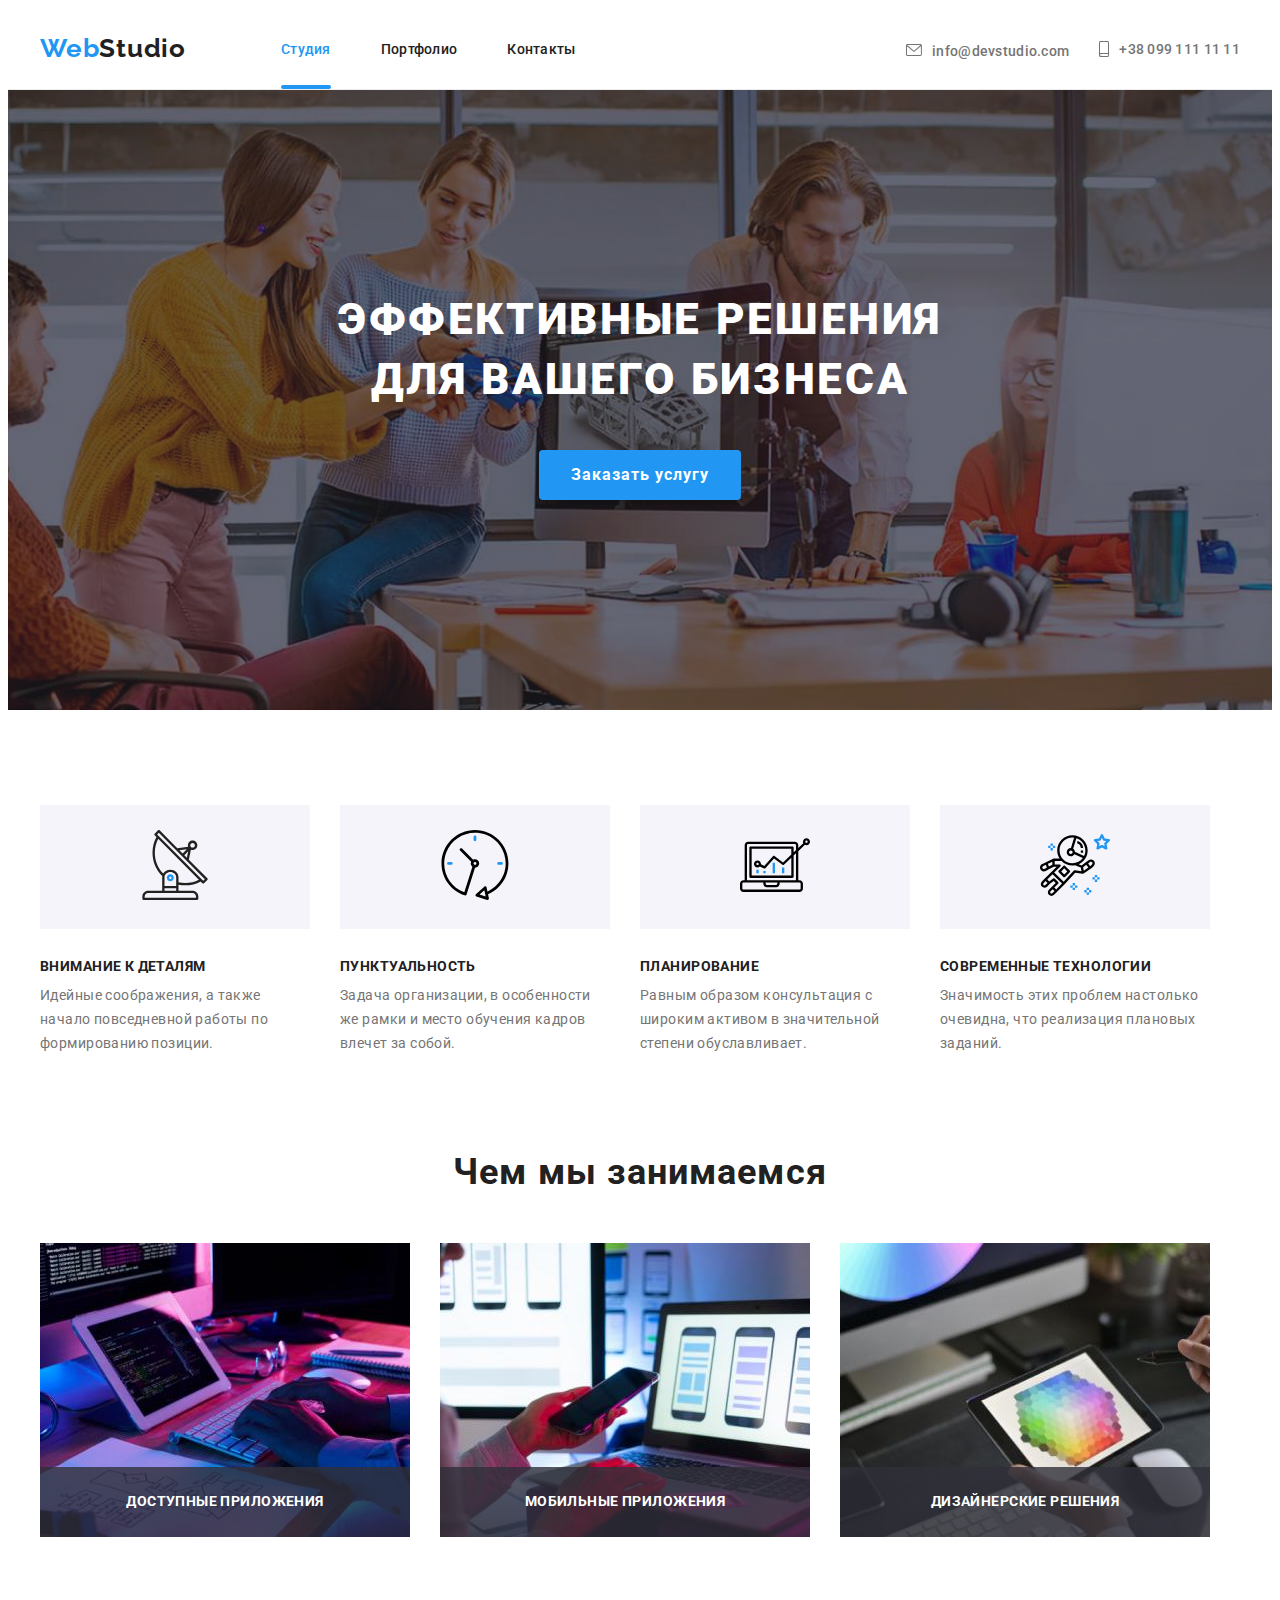
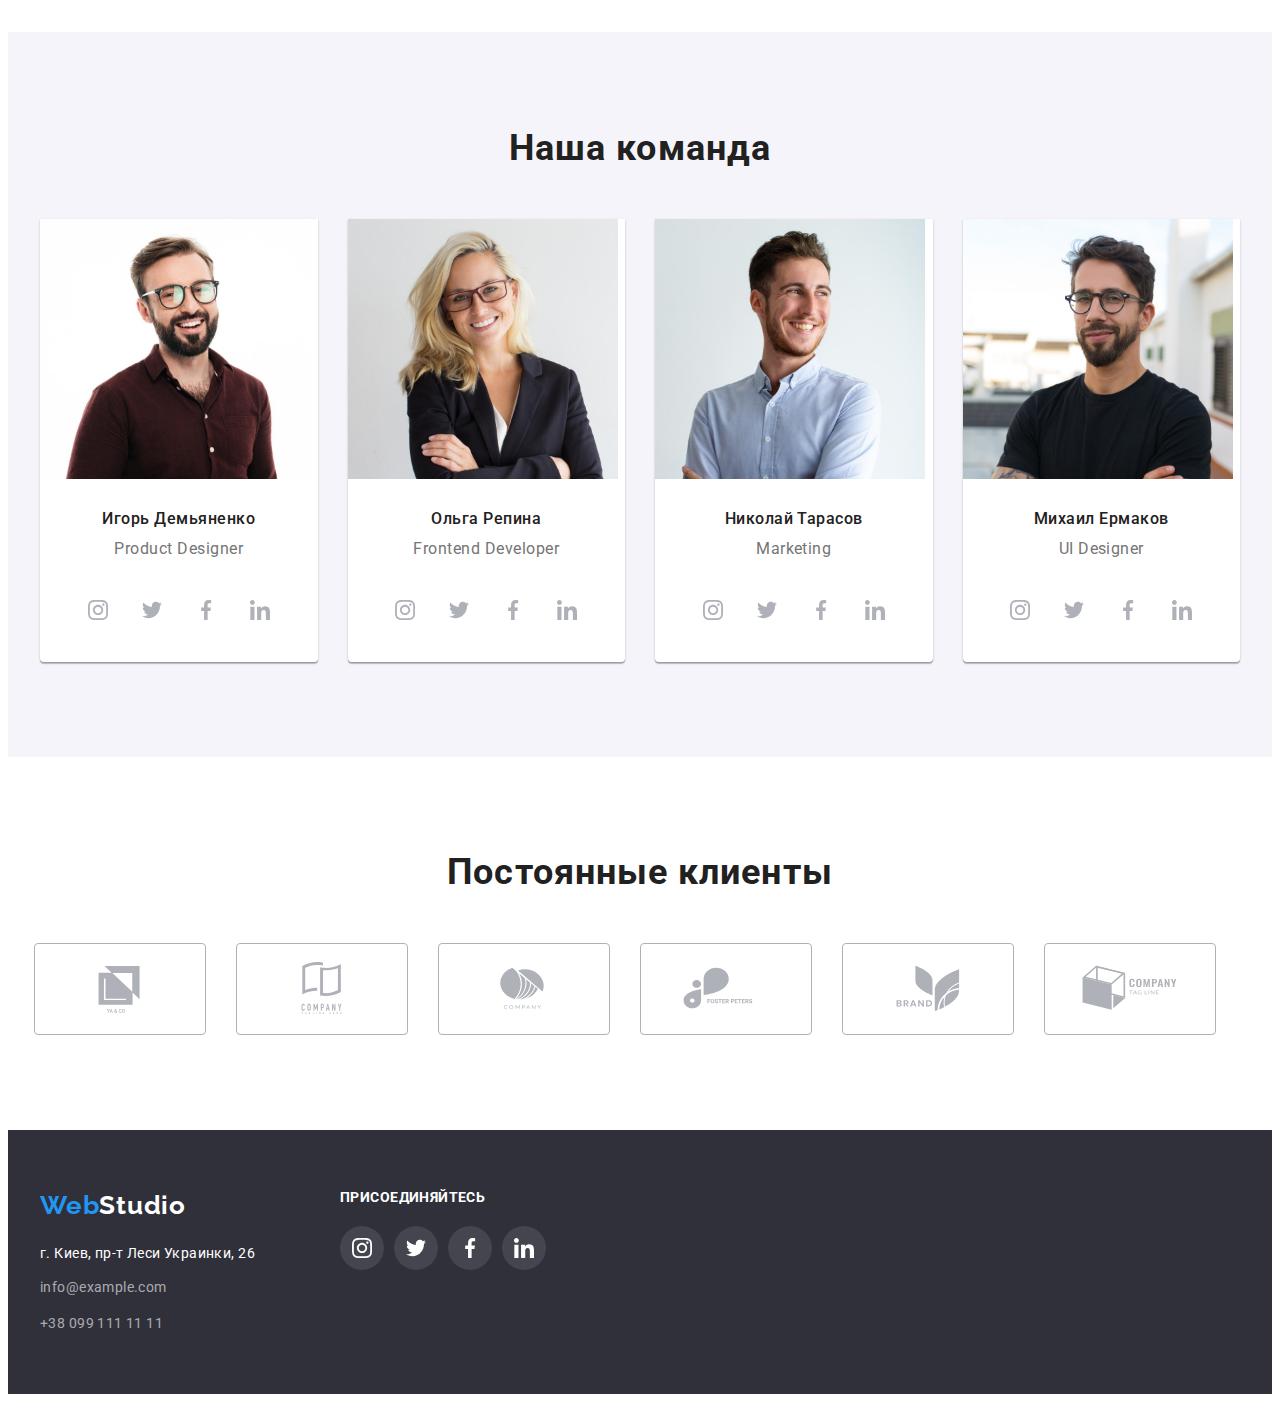
==== index.html @ ecdaf9b1 "copy" ====
<!DOCTYPE html>
<html lang="ru">
  <head>
    <meta charset="UTF-8" />
    <meta http-equiv="X-UA-Compatible" content="IE=edge" />
    <meta name="viewport" content="width=device-width, initial-scale=1.0" />
    <title lang="en">WebStudio</title>
    <link rel="preconnect" href="https://fonts.googleapis.com" />
    <link rel="preconnect" href="https://fonts.gstatic.com" crossorigin />
    <link
      href="https://fonts.googleapis.com/css2?family=Raleway:wght@700&display=swap"
      rel="stylesheet"
    />
    <link rel="preconnect" href="https://fonts.googleapis.com" />
    <link rel="preconnect" href="https://fonts.gstatic.com" crossorigin />
    <link
      href="https://fonts.googleapis.com/css2?family=Roboto:wght@400;500;700;900&display=swap"
      rel="stylesheet"
    />
    <link
      rel="stylesheet"
      href="https://cdnjs.cloudflare.com/ajax/libs/modern-normalize/1.1.0/modern-normalize.min.css"
      integrity="sha512-wpPYUAdjBVSE4KJnH1VR1HeZfpl1ub8YT/NKx4PuQ5NmX2tKuGu6U/JRp5y+Y8XG2tV+wKQpNHVUX03MfMFn9Q=="
      crossorigin="anonymous"
      referrerpolicy="no-referrer"
    />
    <link rel="stylesheet" href="./css/style.css" />
  </head>
  <body>
    <header class="header">
      <div class="container header-container">
        <nav class="header-nav">
          <a
            href="https://uk.wikipedia.org/wiki/%D0%92%D0%B5%D0%B1"
            target="_blank"
            rel="noopener noreferrer"
            class="logo link"
            >Web<span class="logo-black">Studio</span></a
          >
          <ul class="list menu-list">
            <li class="menu-item">
              <a class="menu link current" href="./index.html">Студия</a>
            </li>
            <li class="menu-item">
              <a
                class="menu link"
                href="./portfolio.html"
                rel="noopener noreferrer"
                >Портфолио</a
              >
            </li>
            <li class="menu-item">
              <a
                class="menu link"
                href="./contacts.html"
                rel="noopener noreferrer"
                >Контакты</a
              >
            </li>
          </ul>
        </nav>
        <div class="header-conect">
          <div class="header-mailto">
          <a class="header-contact link" href="mailto:info@example.com"
            >
            <svg class="header-icon mailto" width="16px" height="12px">
              <use href="./img/icons.svg#icon-envelope"></use>
            </svg>info@devstudio.com</a
          >
          </div>
          <div class="header-tel">
          <a class="header-contact link" href="tel:++380991111111"
            ><svg class="header-icon tel" width="10px" height="16px">
              <use href="./img/icons.svg#icon-smartphone"></use>
            </svg>+38 099 111 11 11</a
          >
          </div>
        </div>
      </div>
    </header>
    <main>
      <section class="hero">
        <div class="hero-container container">
          <h1 class="hero-text">ЭФФЕКТИВНЫЕ РЕШЕНИЯ ДЛЯ ВАШЕГО БИЗНЕСА</h1>
          <button type="button" class="hero-btn" data-modal-open>Заказать услугу</button>
        </div>
      </section>
      <section class="feature-container">
        <div class="container">
          <ul class="list feature-list">
            <li class="feature-containers">
              <div class="feature-img">
                <a href="" class="feature-sprite">
                  <svg class="feature-icon" width="70px" height="70px">
                    <use href=./img/icons.svg#icon-antenna1></use>
                  </svg>
                </a>
              </div>
              <h3 class="feature-title">Внимание к деталям</h3>
              <p class="feature-text">
                Идейные соображения, а также начало повседневной работы по
                формированию позиции.
              </p>
            </li>
            <li class="feature-containers">
              <div class="feature-img">
                <a href="" class="feature-sprite">
                  <svg class="feature-icon" width="70px" height="70px">
                    <use href=./img/icons.svg#icon-clock1></use>
                  </svg>
                </a>
              </div>
              <h3 class="feature-title">Пунктуальность</h3>
              <p class="feature-text">
                Задача организации, в особенности же рамки и место обучения
                кадров влечет за собой.
              </p>
            </li>
            <li class="feature-containers">
              <div class="feature-img">
                <a href="" class="feature-sprite">
                  <svg class="feature-icon" width="70px" height="70px">
                    <use href=./img/icons.svg#icon-diagram1></use>
                  </svg>
                </a>
              </div>
              <h3 class="feature-title">Планирование</h3>
              <p class="feature-text">
                Равным образом консультация с широким активом в значительной
                степени обуславливает.
              </p>
            </li>
            <li class="feature-containers">
              <div class="feature-img">
                <a href="" class="feature-sprite">
                  <svg class="feature-icon" width="70px" height="70px">
                    <use href=./img/icons.svg#icon-astronaut1></use>
                  </svg>
                </a>
              </div>
              <h3 class="feature-title">Современные технологии</h3>
              <p class="feature-text">
                Значимость этих проблем настолько очевидна, что реализация
                плановых заданий.
              </p>
            </li>
          </ul>
        </div>
      </section>
      <section class="work">
        <div class="container">
          <h2 class="work-title">Чем мы занимаемся</h2>
          <ul class="list work-container">
            <li class="img-work">
              <div class="work-img-wrap">
              <img
                src="./img/box1.jpg"
                alt="Человек работает за пк с маленьким монитором с кодом"
                width="370"
                height="294"
                class="img-work"
              />
              <p class="work-img-text">
                доступные приложения
              </p>
              </div>
            </li>
            <li class="img-work">
              <div class="work-img-wrap">
              <img
                src="./img/box2.jpg"
                alt="Человек работает над дизайном программы для телефона при этом держа телефон в руках"
                width="370"
                height="294"
                class="img-work"
              />
              <p class="work-img-text">
                мобильные приложения
              </p>
              </div>
            </li>
            <li class="img-work">
              <div class="work-img-wrap">
              <img
                src="./img/box3.jpg"
                alt="Человек работает на планшете с цветовой палитрой"
                width="370"
                height="294"
                class="img-work"
              />
              <p class="work-img-text">
                дизайнерские решения
              </p>
              </div>
            </li>
          </ul>
        </div>
      </section>
      <section class="team">
        <div class="container">
          <h2 class="main-title">Наша команда</h2>
          <ul class="list main-container">
            <li class="card1 main-img">
              <img
                src="./img/img(3).jpg"
                alt="Улыбающийся мужчина в коричневой рубашке и очках"
                width="270"
                height="260"
              />
              <div class="main-info">
                <h3 class="name">Игорь Демьяненко</h3>
                <p lang="en" class="profession">Product Designer</p>
                <ul class="master-social list social-list">
                  <li class="social-item">
                    <a href="" class="social-link">
                      <svg class="social-icon" width="20px" height="20px">
                        <use href="./img/icons.svg#icon-instagram2"></use>
                      </svg>
                    </a>
                  </li>
                  <li class="social-item">
                    <a href="" class="social-link">
                      <svg class="social-icon" width="20px" height="20px">
                        <use href="./img/icons.svg#icon-twitter1"></use>
                      </svg>
                    </a>
                  </li>
                  <li class="social-item">
                    <a href="" class="social-link">
                      <svg class="social-icon" width="20px" height="20px">
                        <use href="./img/icons.svg#icon-facebook1"></use>
                      </svg>
                    </a>
                  </li>
                  <li class="social-item">
                    <a href="" class="social-link">
                      <svg class="social-icon" width="20px" height="20px">
                        <use href="./img/icons.svg#icon-linkedin1"></use>
                      </svg>
                    </a>
                  </li>
                </ul>
              </div>
            </li>
            <li class="card2 main-img">
              <img
                src="./img/img(2).jpg"
                alt="Улыбающаяся блондинка в белой блузке, в строгом пиджаке и очках"
                width="270"
                height="260"
              />
              <div class="main-info">
                <h3 class="name">Ольга Репина</h3>
                <p lang="en" class="profession">Frontend Developer</p>
                <ul class="master-social list social-list">
                  <li class="social-item">
                    <a href="" class="social-link">
                      <svg class="social-icon" width="20px" height="20px">
                        <use href="./img/icons.svg#icon-instagram2"></use>
                      </svg>
                    </a>
                  </li>
                  <li class="social-item">
                    <a href="" class="social-link">
                      <svg class="social-icon" width="20px" height="20px">
                        <use href="./img/icons.svg#icon-twitter1"></use>
                      </svg>
                    </a>
                  </li>
                  <li class="social-item">
                    <a href="" class="social-link">
                      <svg class="social-icon" width="20px" height="20px">
                        <use href="./img/icons.svg#icon-facebook1"></use>
                      </svg>
                    </a>
                  </li>
                  <li class="social-item">
                    <a href="" class="social-link">
                      <svg class="social-icon" width="20px" height="20px">
                        <use href="./img/icons.svg#icon-linkedin1"></use>
                      </svg>
                    </a>
                  </li>
                </ul>
              </div>
            </li>
            <li class="card3 main-img">
              <img
                src="./img/img(1).jpg"
                alt="Улыбающийся мужчина в голубой рубашке"
                width="270"
                height="260"
              />
              <div class="main-info">
                <h3 class="name">Николай Тарасов</h3>
                <p lang="en" class="profession">Marketing</p>
                <ul class="master-social list social-list">
                  <li class="social-item">
                    <a href="" class="social-link">
                      <svg class="social-icon" width="20px" height="20px">
                        <use href="./img/icons.svg#icon-instagram2"></use>
                      </svg>
                    </a>
                  </li>
                  <li class="social-item">
                    <a href="" class="social-link">
                      <svg class="social-icon" width="20px" height="20px">
                        <use href="./img/icons.svg#icon-twitter1"></use>
                      </svg>
                    </a>
                  </li>
                  <li class="social-item">
                    <a href="" class="social-link">
                      <svg class="social-icon" width="20px" height="20px">
                        <use href="./img/icons.svg#icon-facebook1"></use>
                      </svg>
                    </a>
                  </li>
                  <li class="social-item">
                    <a href="" class="social-link">
                      <svg class="social-icon" width="20px" height="20px">
                        <use href="./img/icons.svg#icon-linkedin1"></use>
                      </svg>
                    </a>
                  </li>
                </ul>
              </div>
            </li>
            <li class="card4 main-img">
              <img
                src="./img/img.jpg"
                alt="Ухмыляющийся мужчина в черной футболке и очках"
                width="270"
                height="260"
              />
              <div class="main-info">
                <h3 class="name">Михаил Ермаков</h3>
                <p lang="en" class="profession">UI Designer</p>
                <ul class="master-social list social-list">
                  <li class="social-item">
                    <a href="" class="social-link">
                      <svg class="social-icon" width="20px" height="20px">
                        <use href="./img/icons.svg#icon-instagram2"></use>
                      </svg>
                    </a>
                  </li>
                  <li class="social-item">
                    <a href="" class="social-link">
                      <svg class="social-icon" width="20px" height="20px">
                        <use href="./img/icons.svg#icon-twitter1"></use>
                      </svg>
                    </a>
                  </li>
                  <li class="social-item">
                    <a href="" class="social-link">
                      <svg class="social-icon" width="20px" height="20px">
                        <use href="./img/icons.svg#icon-facebook1"></use>
                      </svg>
                    </a>
                  </li>
                  <li class="social-item">
                    <a href="" class="social-link">
                      <svg class="social-icon" width="20px" height="20px">
                        <use href="./img/icons.svg#icon-linkedin1"></use>
                      </svg>
                    </a>
                  </li>
                </ul>
              </div>
            </li>
          </ul>
        </div>
      </section> 
      <section class="clients">
        <div class="container">
          <h2 class="clients-title">Постоянные клиенты</h2>
          <ul class="list clients-container">
            <li class="clients-item">
              <a href="" class="clients-link">
                <svg class="clients-icon" width="110px" height=60px>
                  <use href="./img/icons.svg#icon-logo"></use>
                </svg>
              </a>
            </li>
            <li class="clients-item">
              <a href="" class="clients-link">
                <svg class="clients-icon" width="110px" height=60px>
                  <use href="./img/icons.svg#icon-logo1"></use>
                </svg>
              </a>
            </li>
            <li class="clients-item">
              <a href="" class="clients-link">
                <svg class="clients-icon" width="110px" height=60px>
                  <use href="./img/icons.svg#icon-logo2"></use>
                </svg>
              </a>
            </li>
            <li class="clients-item">
              <a href="" class="clients-link">
                <svg class="clients-icon" width="110px" height=60px>
                  <use href="./img/icons.svg#icon-logo3"></use>
                </svg>
              </a>
            </li>
            <li class="clients-item">
              <a href="" class="clients-link">
                <svg class="clients-icon" width="110px" height=60px>
                  <use href="./img/icons.svg#icon-logo4"></use>
                </svg>
              </a>
            </li>
            <li class="clients-item">
              <a href="" class="clients-link">
                <svg class="clients-icon" width="110px" height=60px>
                  <use href="./img/icons.svg#icon-logo5"></use>
                </svg>
              </a>
            </li>
          </ul>
        </div>
      </section>
    </main>
    <footer class="footer">
      <div class="container footer-container">
        <address class="footer-contact">
          <a href="https://uk.wikipedia.org/wiki/%D0%92%D0%B5%D0%B1" target="_blank" rel="noopener noreferrer"
            class="footer-logo link">Web<span class="logo-white">Studio</span></a>
          <div class="map">
            <a
              href="https://goo.gl/maps/b4mxkCM2vyuj6qED6"
              target="_blank"
              class="address link"
              >г. Киев, пр-т Леси Украинки, 26</a
            >
          </div>
          <div class="mail">
            <a href="mailto:info@example.com" class="footer-contact link"
              >info@example.com</a
            >
          </div>
          <div class="tel">
            <a href="tel:++380991111111" class="footer-contact link"
              >+38 099 111 11 11</a
            >
            </div>
        </address>
        <div class="footer-social">
          <p class="footer-socials">присоединяйтесь</p>
          <ul class="master-social list footer-social-list">
            <li class="footer-social-item">
              <a href="" class="footer-social-link">
                <svg class="footer-social-icon" width="20px" height="20px">
                  <use href="./img/icons.svg#icon-instagram2"></use>
                </svg>
              </a>
            </li>
            <li class="footer-social-item">
              <a href="" class="footer-social-link">
                <svg class="footer-social-icon" width="20px" height="20px">
                  <use href="./img/icons.svg#icon-twitter1"></use>
                </svg>
              </a>
            </li>
            <li class="footer-social-item">
              <a href="" class="footer-social-link">
                <svg class="footer-social-icon" width="20px" height="20px">
                  <use href="./img/icons.svg#icon-facebook1"></use>
                </svg>
              </a>
            </li>
            <li class="footer-social-item">
              <a href="" class="footer-social-link">
                <svg class="footer-social-icon" width="20px" height="20px">
                  <use href="./img/icons.svg#icon-linkedin1"></use>
                </svg>
              </a>
            </li>
          </ul>
        </div>
      </div>
    </footer>
    <div class="backdrop is-hidden" data-modal>
      <div class="modal">
        <button type="button" class="modal-btn" data-modal-close>
            <svg class="modal-icon" width="18px" height="18px">
              <use href="./img/icons.svg#icon-close-black"></use>
            </svg>
        </button>
      </div>
    </div>
    <script src="./js/modal.js"></script>
  </body>
</html>
---- css/style.css ----
:root {
  --header-nav-color: #212121;
  --header-a-color: #757575;
  --logo-color: #2196f3;
  --main-h-color: #212121;
  --main-p-color: #757575;
  --footer-addres-color: #ffffff;
  --footer-a-color: rgba(255, 255, 255, 0.6);
}
body {
  font-family: "Roboto", sans-serif;
  background-color: #ffffff;
}
.list {
  list-style: none;
}
.link {
  text-decoration: none;
}
.link:hover,
.link:focus {
  color: var(--logo-color);
}
.container {
  width: 1200px;
  padding-left: 15px;
  padding-right: 15px;
  margin: 0 auto;
}
p,
h1,
h2,
h3,
h4,
h5,
h6 {
  margin: 0;
}

ul {
  margin: 0;
  padding: 0;
}

button {
  cursor: pointer;
}
img {
  display: block;
  max-width: 100%;
}
/*-----header-----*/

.menu {
  font-weight: 500;
  font-size: 14px;
  line-height: 1.14;
  letter-spacing: 0.02em;
  color: var(--header-nav-color);
  position: relative;
}
.menu.current::after {
  content: "";
  width: 100%;
  position: absolute;
  height: 4px;
  border-radius: 2px;
  bottom: -32px;
  display: block;
  background-color: #2196f3;
}
.current {
  color: var(--logo-color);
}

.menu-list {
  display: flex;
}
.menu-item:not(last-child) {
  margin-right: 50px;
}
.header-contact {
  font-weight: 500;
  font-size: 14px;
  line-height: 1.14;
  letter-spacing: 0.02em;
  color: var(--header-a-color);
  fill: #757575;
}
.header-nav {
  display: flex;
  align-items: center;
}
.header-container {
  display: flex;
  align-items: center;
}
.header-conect {
  margin-left: auto;
  display: flex;
}
.logo {
  margin-right: 95px;
}
.header {
  padding-top: 25px;
  padding-bottom: 25px;
  border-bottom: 1px solid #ececec;
}
.header-tel {
  margin-left: 30px;
}
.header-icon {
  margin-right: 10px;
}
.header-contact {
  text-decoration: none;
}
.header-contact:hover,
.header-contact:focus {
  color: var(--logo-color);
  fill: var(--logo-color);
  transition: cubic-bezier(0.4, 0, 0.2, 1) 250ms;
}
.tel {
  position: relative;
  top: 0.15em;
}
.header-mailto {
  position: relative;
  top: 0.15em;
}
/*----------header---------*/
/*-----hero-----*/
.hero {
  padding-top: 200px;
  padding-bottom: 210px;
  background-image: linear-gradient(
      rgba(47, 48, 58, 0.4),
      rgba(47, 48, 58, 0.4)
    ),
    url(../img/hero-bg\(1\).jpg);
  background-repeat: no-repeat;
  background-size: cover;
  background-position: center;
  max-width: 1600px;
  margin: 0 auto;
}
.hero-text {
  font-weight: 900;
  font-size: 44px;
  line-height: 1.36;
  text-align: center;
  letter-spacing: 0.06em;
  text-transform: uppercase;
  color: var(--footer-addres-color);
}
.hero-text {
  max-width: 700px;
  margin: 0 auto;
  margin-bottom: 40px;
}
.hero-btn {
  font-family: Roboto, sans-serif;
  font-weight: 700;
  font-size: 16px;
  line-height: 1.87;
  display: flex;
  align-items: center;
  text-align: center;
  letter-spacing: 0.06em;
  color: var(--footer-addres-color);
  background-color: var(--logo-color);
}
.hero-btn {
  padding-left: 32px;
  padding-top: 10px;
  padding-bottom: 10px;
  padding-right: 32px;
  margin: 0 auto;
  border: none;
  border-radius: 3px;
  box-shadow: 0px 4px 4px rgba(0, 0, 0, 0.15);
  border-radius: 4px;
}
.hero-btn :active {
  box-shadow: none;
}
/*----------hero----------*/
/*----------body----------*/
.logo {
  font-family: Raleway;
  font-weight: 700;
  font-size: 26px;
  line-height: 1.19;
  letter-spacing: 0.03em;
  color: #2196f3;
}
.logo-black {
  color: var(--header-nav-color);
}
.logo-white {
  color: var(--footer-addres-color);
}
/*-----feature----*/
.feature-title {
  font-weight: 700;
  font-size: 14px;
  line-height: 1.14;
  letter-spacing: 0.03em;
  text-transform: uppercase;
  color: var(--main-h-color);
}
.feature-text {
  font-size: 14px;
  line-height: 1.71;
  letter-spacing: 0.03em;
  color: var(--main-p-color);
}
.feature-list {
  display: flex;
}
.feature-container {
  padding-top: 95px;
  padding-bottom: 95px;
}
.feature-title {
  margin-bottom: 10px;
}
.feature-containers {
  max-width: 270px;
}
.feature-containers:not(last-child) {
  margin-right: 30px;
}
.feature-img {
  padding: 25px 100px;
  background: #f5f4fa;
  margin-bottom: 30px;
}

/*-----feature----*/
/*-----work-----*/
.work-title {
  font-weight: 700;
  font-size: 36px;
  line-height: 1.17;
  text-align: center;
  letter-spacing: 0.03em;
  color: var(--main-h-color);
}
.work-title {
  margin-bottom: 50px;
}
.work-container {
  display: flex;
}
.img-work:not(last-shild) {
  margin-right: 30px;
}
.work {
  padding-bottom: 95px;
}
.work-img-text {
  font-weight: 700;
  font-size: 14px;
  line-height: 1.14;
  text-align: center;
  letter-spacing: 0.03em;
  text-transform: uppercase;
  color: #ffffff;
  position: absolute;
  bottom: 0;
  left: 0;
  background: rgba(47, 48, 58, 0.8);
  padding-top: 27px;
  padding-bottom: 27px;
  width: 100%;
  justify-content: center;
}
.img-work {
  position: relative;
}
/*-----work-----*/
/*-----main-----*/
.main-title {
  font-weight: 700;
  font-size: 36px;
  line-height: 1.17;
  text-align: center;
  letter-spacing: 0.03em;
  color: var(--main-h-color);
}
.name {
  margin-bottom: 10px;

  font-weight: 500;
  font-size: 16px;
  line-height: 1.19;
  letter-spacing: 0.03em;
  text-align: center;
  color: var(--main-h-color);
}
.profession {
  font-size: 16px;
  line-height: 1.19;
  letter-spacing: 0.03em;
  text-align: center;
  color: var(--main-p-color);
  margin-bottom: 30px;
}
.main-container {
  display: flex;
  margin-left: -30px;
  margin-top: 50px;
}
.main-img {
  flex-basis: calc((100% - 4 * 30px) / 4);
  margin-left: 30px;
}
.main-img {
  background: #ffffff;
  box-shadow: 0px 1px 3px rgba(0, 0, 0, 0.12), 0px 1px 1px rgba(0, 0, 0, 0.14),
    0px 2px 1px rgba(0, 0, 0, 0.2);
  border-radius: 0px 0px 4px 4px;
}
.team {
  padding-top: 95px;
  padding-bottom: 95px;

  background: #f5f4fa;
}
.main-info {
  padding-bottom: 30px;
  padding-top: 30px;
}
.social-item {
  width: 44px;
  height: 44px;
  margin-right: 10px;
}
.social-item:last-child {
  margin-right: 0;
}
.social-link {
  width: 100%;
  height: 100%;
  border-radius: 50%;
  display: flex;
  align-items: center;
  justify-content: center;
  color: #757575;
  transition: cubic-bezier(0.4, 0, 0.2, 1) 250ms;
}
.social-link:hover,
.social-link:focus {
  background-color: #2196f3;
}
.social-link:hover,
.social-link:focus .social-icon {
  fill: #ffffff;
}
.social-list {
  display: flex;
  justify-content: center;
}
.social-link {
  fill: #afb1b8;
}
/*-----main-----*/
/*------clients------*/
.clients {
  padding-top: 95px;
  padding-bottom: 95px;
}
.clients-title {
  font-weight: 700;
  font-size: 36px;
  line-height: 1.16;
  text-align: center;
  letter-spacing: 0.03em;
  color: #212121;
  margin-bottom: 50px;
}
.clients-container {
  display: flex;
  justify-content: center;
}
.clients-link {
  width: 170px;
  height: 90px;
  display: flex;
  align-items: center;
  justify-content: center;
  background-color: rgba(255, 255, 255, 0.1);
  margin-right: 30px;
  border: 1px solid #afb1b8;
  border-radius: 4px;
}
.clients-list {
  display: flex;
}

.clients-link:hover,
.clients-link:focus {
  fill: var(--logo-color);
  transition: cubic-bezier(0.4, 0, 0.2, 1) 250ms;
  border-color: var(--logo-color);
}
.clients-link {
  fill: #afb1b8;
}
/*--------clients------/
/*-----footer-----*/
.footer-contact {
  font-size: 14px;
  font-style: normal;
  line-height: 1.71;
  letter-spacing: 0.03em;
  color: rgba(255, 255, 255, 0.6);
  min-width: 230px;
  margin-right: 70px;
}
.footer {
  background-color: #2f303a;
  padding-top: 60px;
  padding-bottom: 60px;
}
.address {
  font-size: 14px;
  line-height: 1.71;
  letter-spacing: 0.03em;
  color: var(--footer-addres-color);
}
.footer-logo {
  font-family: Raleway;
  font-weight: 700;
  font-size: 26px;
  line-height: 1.19;
  letter-spacing: 0.03em;
  color: #2196f3;
}
.map {
  margin-top: 20px;
}
.mail {
  margin-bottom: 10px;
  margin-top: 10px;
}
.footer-container {
  display: flex;
}
.footer-social-link {
  width: 100%;
  height: 100%;
  border-radius: 50%;
  display: flex;
  align-items: center;
  justify-content: center;
  background-color: rgba(255, 255, 255, 0.1);
}
.footer-social-link:hover,
.footer-social-link:focus {
  background-color: #2196f3;
  transition: cubic-bezier(0.4, 0, 0.2, 1) 250ms;
}
.footer-social-link:hover,
.footer-social-link:focus .footer-social-icon {
  fill: #ffffff;
  transition: cubic-bezier(0.4, 0, 0.2, 1) 250ms;
}
.footer-social-list {
  display: flex;
}
.footer-social-item {
  width: 44px;
  height: 44px;
  margin-right: 10px;
}
.footer-social-item:last-child {
  margin-right: 0;
}
.footer-socials {
  margin-bottom: 20px;
  font-weight: 700;
  font-size: 14px;
  line-height: 1.14;
  letter-spacing: 0.03em;
  text-transform: uppercase;
  color: #ffffff;
}
.footer-social-icon {
  fill: #ffffff;
}
/*-----footer-----*/
/*-----porfolio----*/
.proj-name {
  font-weight: 700;
  font-size: 18px;
  line-height: 2;
  letter-spacing: 0.06em;
  color: var(--main-h-color);
}
.proj-text {
  font-size: 16px;
  line-height: 1.87;
  letter-spacing: 0.03em;
  color: var(--main-p-color);
}
.filter {
  font-family: Roboto;
  border: none;
  font-weight: 500;
  font-size: 16px;
  line-height: 1.62;
  letter-spacing: 0.03em;
  color: var(--main-h-color);
  border-radius: 3px;
}
.filters {
  width: 611px;
  height: 54px;
  left: 495px;
  top: 174px;
}
.filter:hover,
.filter:focus {
  background-color: var(--logo-color);
  color: var(--footer-addres-color);
  cursor: pointer;
  box-shadow: 0px 3px 1px rgba(0, 0, 0, 0.1), 0px 1px 2px rgba(0, 0, 0, 0.08),
    0px 2px 2px rgba(0, 0, 0, 0.12);
  border-radius: 4px;
  transition: cubic-bezier(0.4, 0, 0.2, 1) 250ms;
}
.filter {
  padding: 6px 22px;
}
.filtered:not(:last-child) {
  margin-right: 10px;
}
.portfolio-btn {
  border-radius: 4px;
  border-color: #f5f4fa;
  margin-bottom: 50px;
  display: flex;
  text-align: center;
  justify-content: center;
  height: 38px;
}
.portfolio-list {
  display: flex;
  flex-wrap: wrap;
  margin-left: -30px;
  margin-bottom: -30px;
}
.project {
  margin-bottom: 30px;
  flex-basis: calc((100% - 90px) / 3);
  margin-left: 30px;
  transition: box-shadow 250ms cubic-bezier(0.4, 0, 0.2, 1);
}
.project:hover {
  box-shadow: 0px 1px 1px rgba(0, 0, 0, 0.12), 0px 4px 4px rgba(0, 0, 0, 0.06),
    1px 4px 6px rgba(0, 0, 0, 0.16);
}
.img-description {
  border-bottom: 1px solid #eeeeee;
  border-right: 1px solid #eeeeee;
  border-left: 1px solid #eeeeee;
  padding: 20px 24px;
}
.portfolio {
  padding: 95px 0;
}
.portfolio-container {
  margin-top: 30px;
}
.project-img-text {
  position: absolute;
  top: 0;
  left: 0;
  color: #ffffff;
  line-height: 1.5;
  background: rgba(33, 150, 243, 0.9);
  padding: 60px 40px;
  height: 100%;
  transform: translateY(100%);
  transition: transform 250ms linear;
  font-size: 18px;
  letter-spacing: 0.03em;
}
.project-img-wrap {
  position: relative;
  overflow: hidden;
}
.project:hover .project-img-text {
  transform: translateY(0);
}
/*-----porfolio----*/
/*----------body----------*/
/*---------modal---------*/
.backdrop {
  width: 100vw;
  height: 100vh;
  background: rgba(0, 0, 0, 0.2);
  position: fixed;
  top: 0;
  transition: opacity 500ms linear, visibility 500ms linear;
}
.modal {
  position: absolute;
  width: 530px;
  height: 580px;
  background-color: #ffffff;
  border-radius: 4px;
  top: 50%;
  left: 50%;
  transform: translate(-50%, -50%);
}
.modal-btn {
  border: 1px solid rgba(0, 0, 0, 0.1);
  background-color: transparent;
  width: 30px;
  height: 30px;
  border-radius: 50%;
  position: absolute;
  top: 10px;
  right: 10px;
  display: flex;
  align-items: center;
  justify-content: center;
}
.backdrop.is-hidden {
  visibility: hidden;
  opacity: 0;
  pointer-events: none;
}
/*---------modal---------*/
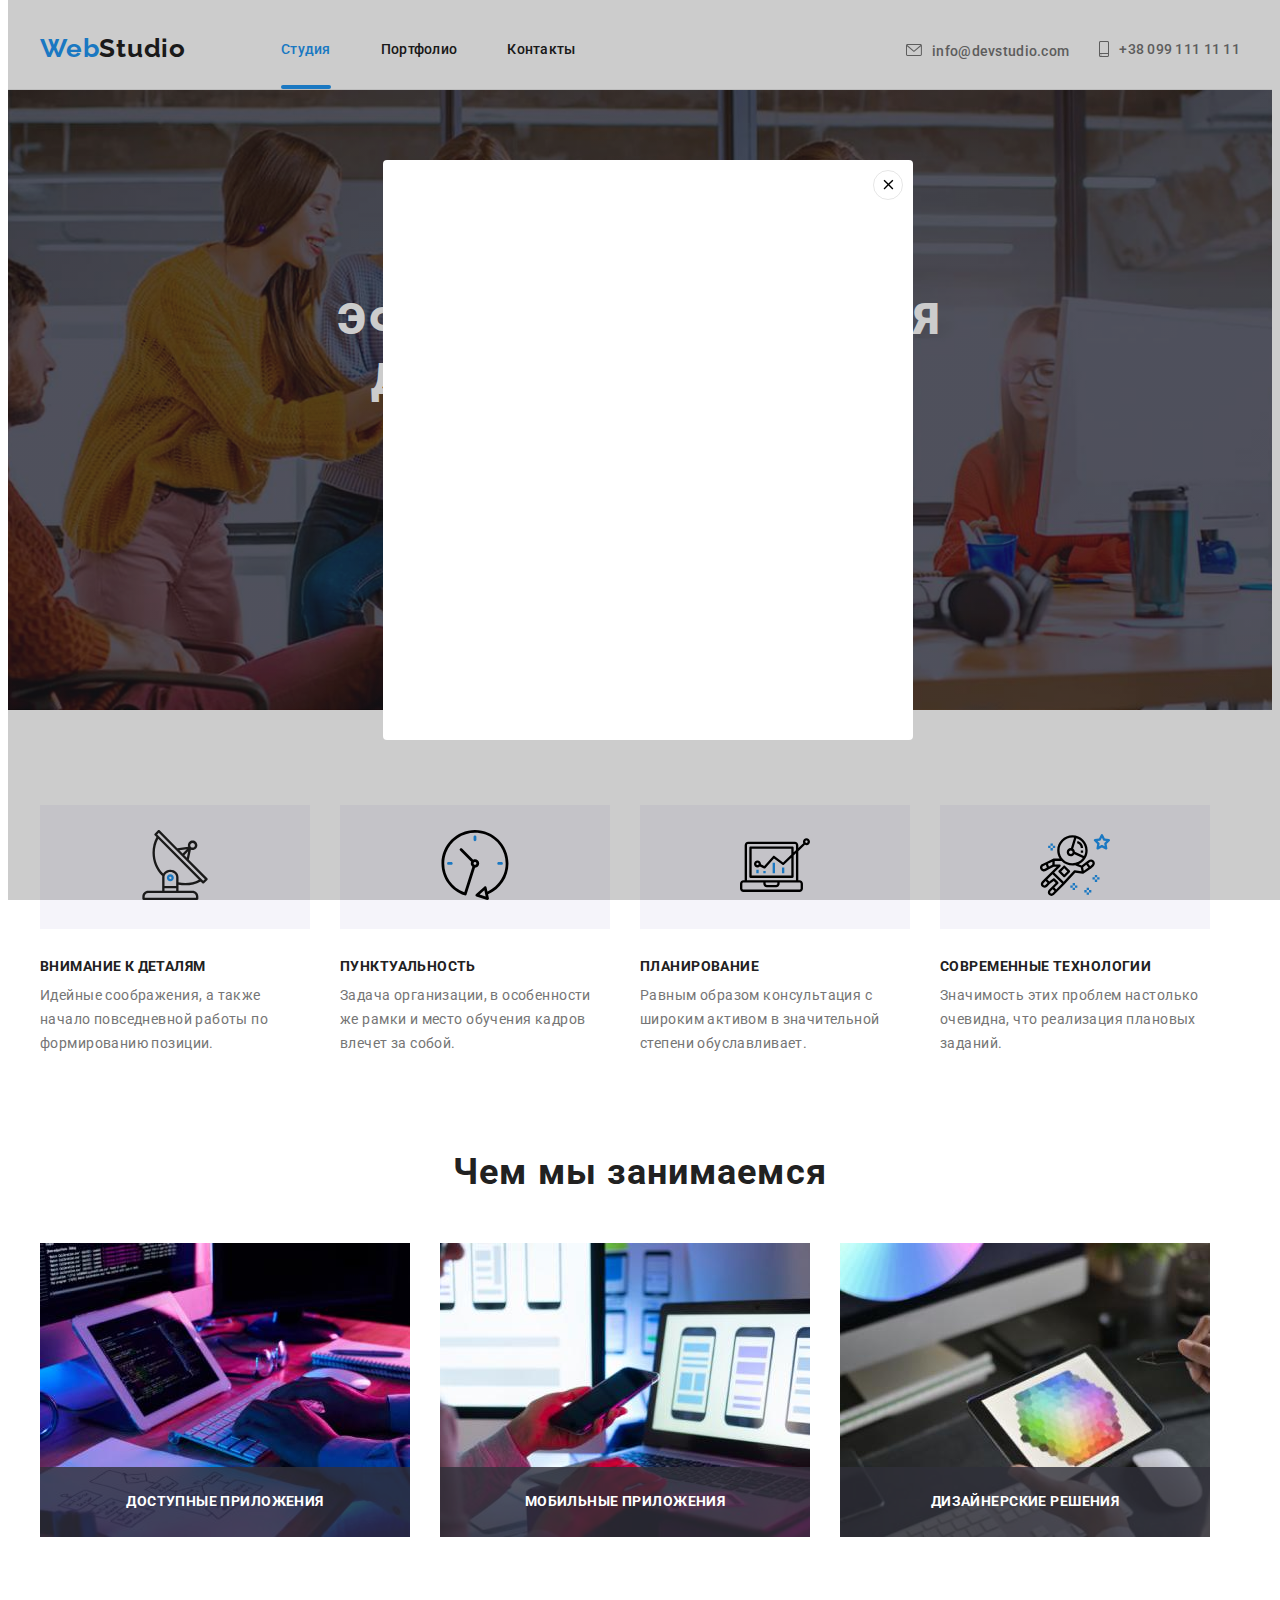
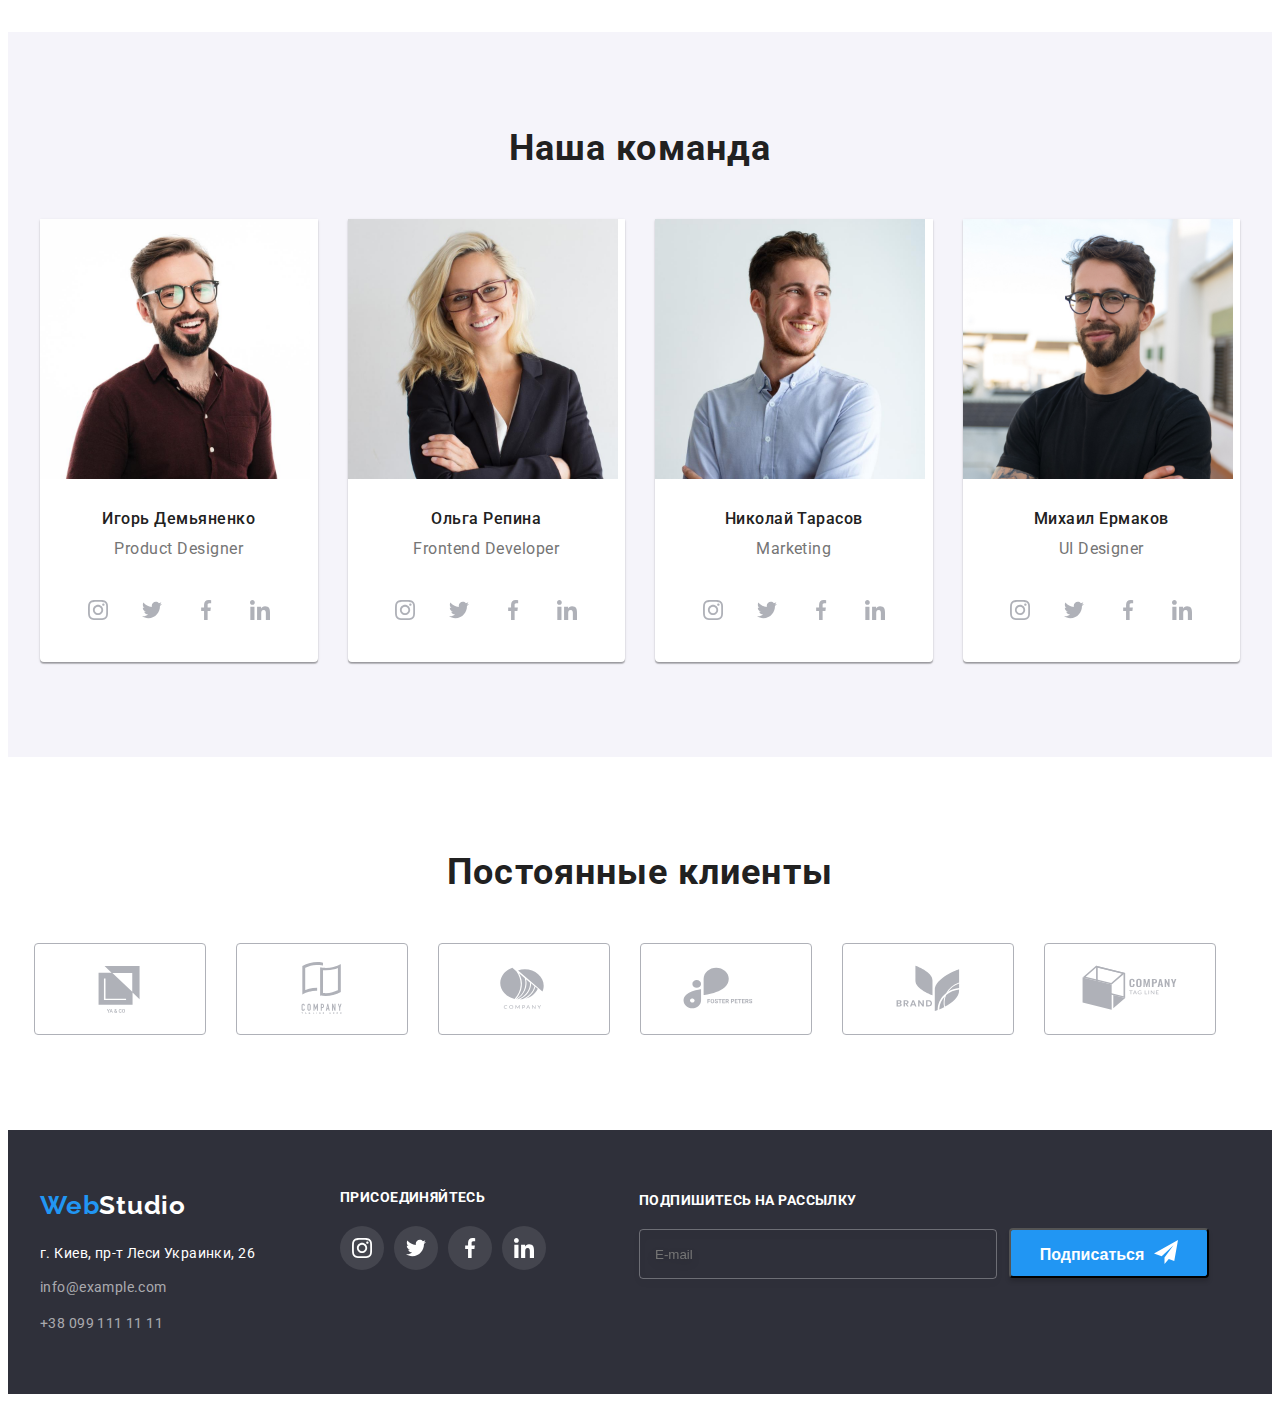
==== commit 4a2858d5: "footer" ====
--- a/index.html
+++ b/index.html
@@ -478,9 +478,20 @@
             </li>
           </ul>
         </div>
+        <div class="footer_subscribe">
+          <label class="footer-label">
+            <b class="footer-socials">Подпишитесь на рассылку</b>
+            <input type="email" name="user_email" placeholder="E-mail" lang="en" class="label_input">
+          </label>
+          <button type="submit" class="footer_subscribe_btn">Подписаться 
+            <svg class="footer_button" width="px" height=px>
+              <use href="./img/icons.svg#icon-icon_send"></use>
+            </svg>
+          </button>
+        </div>
       </div>
     </footer>
-    <div class="backdrop is-hidden" data-modal>
+    <div class="backdrop" data-modal>
       <div class="modal">
         <button type="button" class="modal-btn" data-modal-close>
             <svg class="modal-icon" width="18px" height="18px">
@@ -488,6 +499,9 @@
             </svg>
         </button>
       </div>
+      <form action="">
+        
+      </form>
     </div>
     <script src="./js/modal.js"></script>
   </body>
--- a/css/style.css
+++ b/css/style.css
@@ -492,6 +492,53 @@
 .footer-social-icon {
   fill: #ffffff;
 }
+.label_input {
+  width: 100%;
+  height: 50px;
+  margin-top: 20px;
+  border: 1px solid rgba(255, 255, 255, 0.3);
+  box-sizing: border-box;
+  filter: drop-shadow(0px 4px 4px rgba(0, 0, 0, 0.15));
+  border-radius: 4px;
+  background-color: transparent;
+  color: #ffffff;
+  padding: 15px;
+}
+.footer-label {
+  margin-right: 12px;
+  width: 358px;
+}
+.footer_subscribe {
+  display: flex;
+  margin-left: 93px;
+}
+.footer_subscribe_btn {
+  width: 200px;
+  height: 50px;
+  margin-top: 38px;
+  background: #2196F3;
+  box-shadow: 0px 4px 4px rgba(0, 0, 0, 0.15);
+  border-radius: 4px;
+  color: #FFFFFF;
+  font-weight: 700;
+  font-size: 16px;
+  line-height: 1.87;
+  display: flex;
+  justify-content: center;
+  padding-top: 10px
+}
+.label_input:hover,
+.label_input:focus,
+.footer_subscribe_btn:hover,
+.footer_subscribe_btn:focus
+ {
+  border-color: var(--logo-color);
+}
+.footer_button {
+  width: 24px;
+  height: 24px;
+  margin-left: 10px;
+}
 /*-----footer-----*/
 /*-----porfolio----*/
 .proj-name {
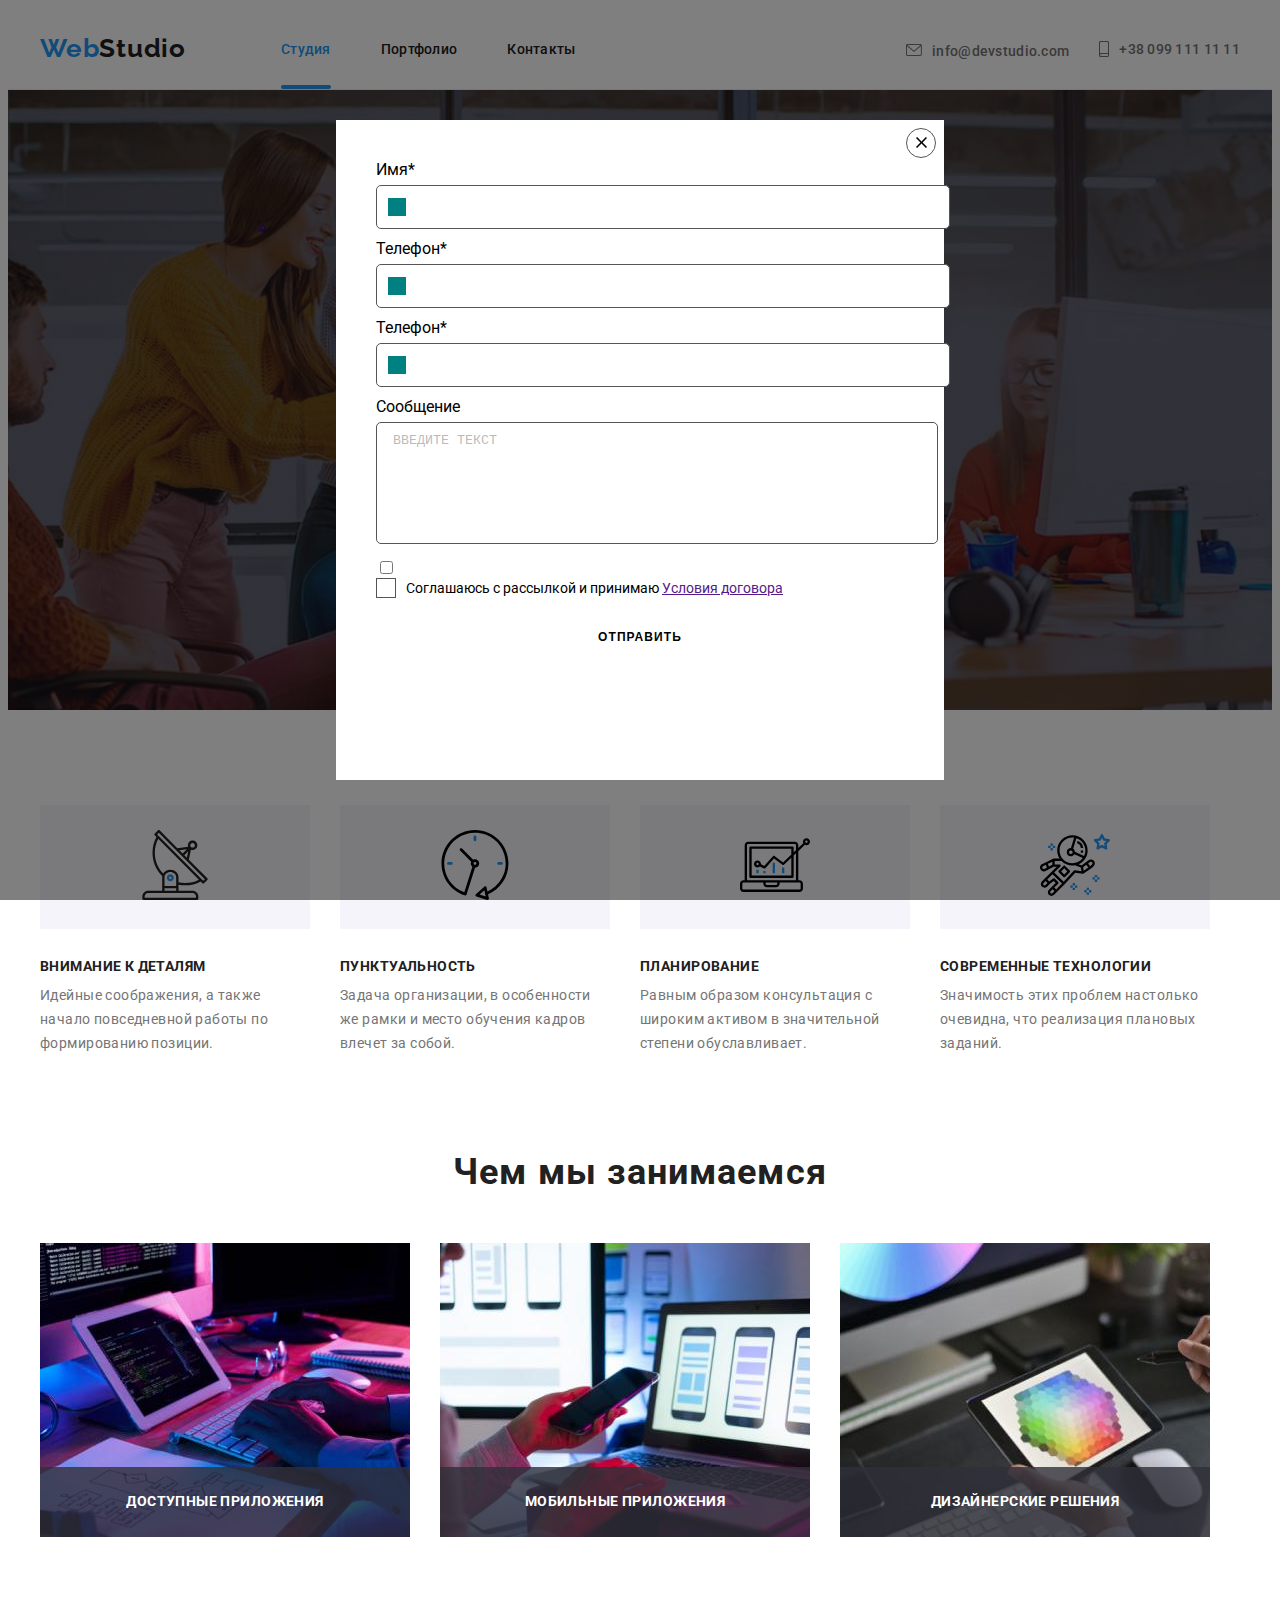
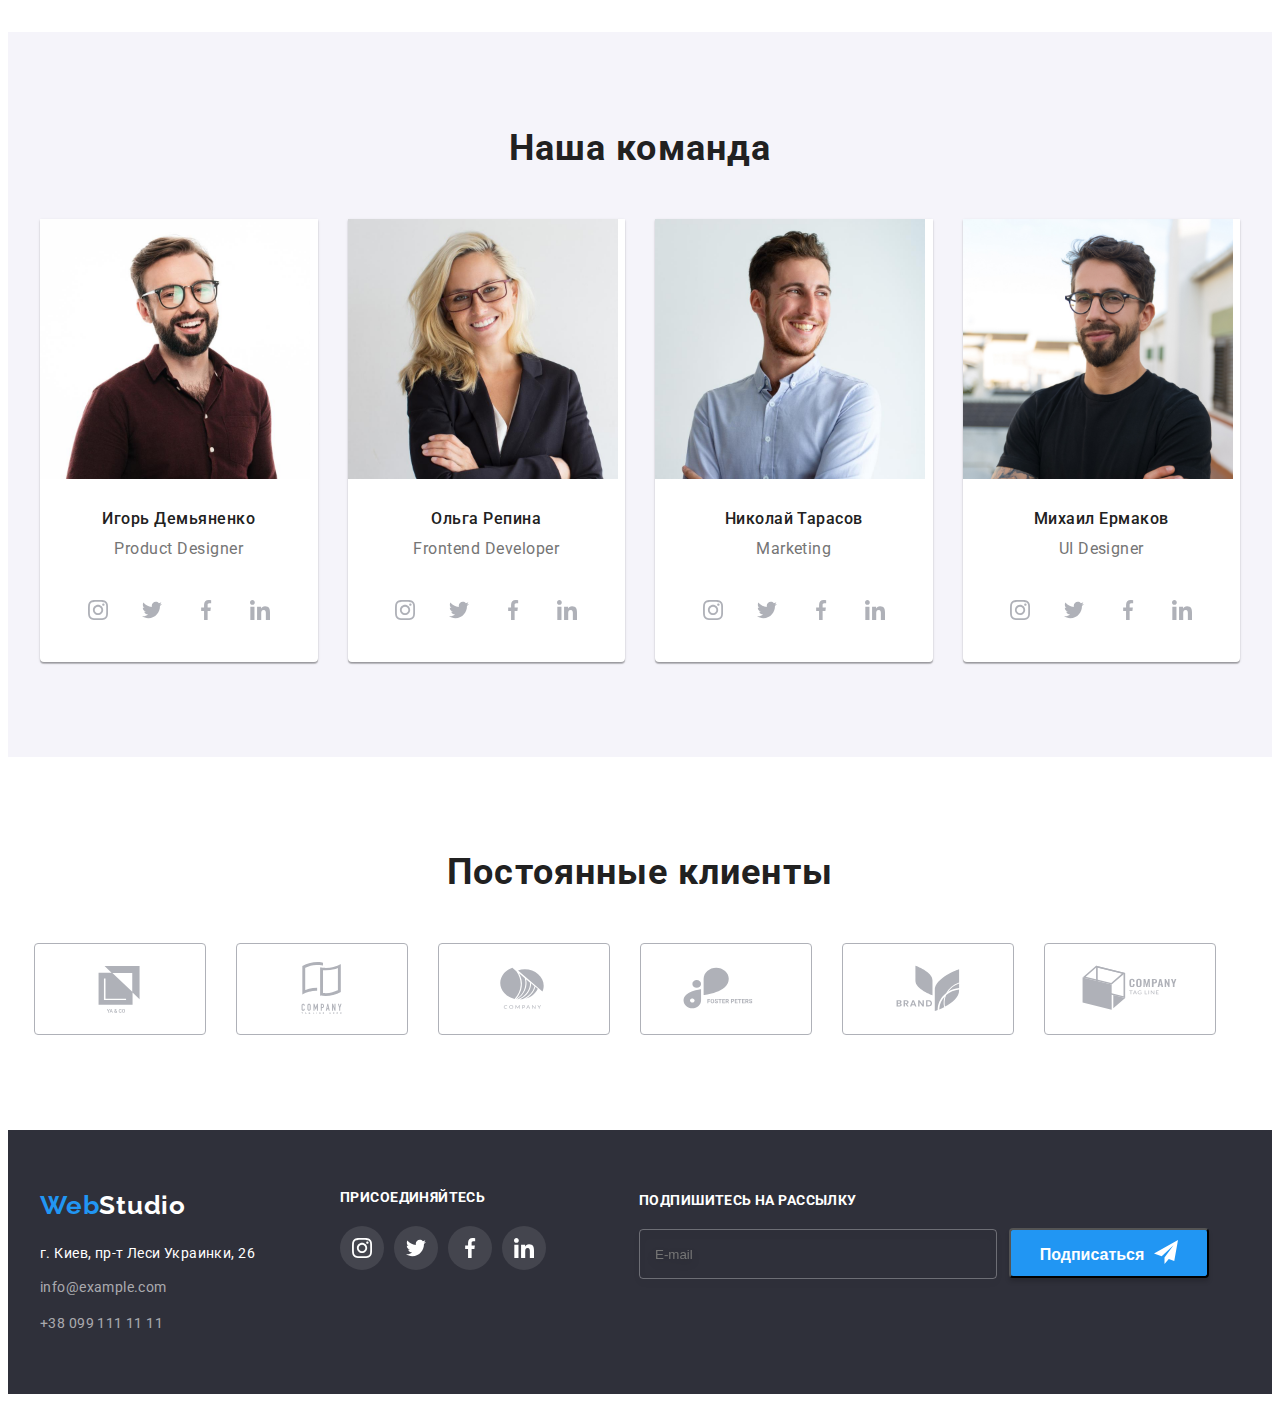
==== commit 6ac073a1: "modal" ====
--- a/index.html
+++ b/index.html
@@ -493,15 +493,46 @@
     </footer>
     <div class="backdrop" data-modal>
       <div class="modal">
-        <button type="button" class="modal-btn" data-modal-close>
-            <svg class="modal-icon" width="18px" height="18px">
-              <use href="./img/icons.svg#icon-close-black"></use>
-            </svg>
+        <button type="button" class="moda-close-btn" data-modal-close>
+          <svg class="modal-close-icon" width="18" height="18">
+            <use href="./img/icons.svg#icon-close-black"></use>
+          </svg>
         </button>
+        <form class="contact-form">
+          <label class="contact-form-field">
+            Имя*
+            <span class="contact-form-input-wrapper">
+              <input name="user_name" class="contact-form-input" type="text" required />
+              <span class="contact-form-icon"></span>
+            </span>
+          </label>
+          <label class="contact-form-field">
+            Телефон*
+            <span class="contact-form-input-wrapper">
+              <input name="user_phone" class="contact-form-input" type="tel" required />
+              <span class="contact-form-icon"></span>
+            </span>
+          </label>
+          <label class="contact-form-field">
+            Телефон*
+            <span class="contact-form-input-wrapper">
+              <input name="user_phone" class="contact-form-input" type="tel" required />
+              <span class="contact-form-icon"></span>
+            </span>
+          </label>
+          <label class="contact-form-field">
+            Сообщение
+            <textarea name="user_message" class="contact-form-message" placeholder="Введите текст"></textarea>
+          </label>
+          <div class="contact-form-checkbox-wrapper">
+            <input name="accept-policy" type="checkbox" class="contact-form-checkbox visually-hidden" id="policy-checkbox"
+              required />
+            <label for="policy-checkbox" class="contact-form-checkbox-label">
+              Соглашаюсь с рассылкой и принимаю&nbsp;<a href="">Условия договора</a></label>
+          </div>
+          <button type="submit" class="contact-form-submit-btn">отправить</button>
+        </form>
       </div>
-      <form action="">
-        
-      </form>
     </div>
     <script src="./js/modal.js"></script>
   </body>
--- a/css/style.css
+++ b/css/style.css
@@ -648,39 +648,159 @@
 /*----------body----------*/
 /*---------modal---------*/
 .backdrop {
+  position: fixed;
+  top: 0;
+  left: 0;
   width: 100vw;
   height: 100vh;
-  background: rgba(0, 0, 0, 0.2);
-  position: fixed;
-  top: 0;
+  background-color: rgba(0, 0, 0, 0.5);
   transition: opacity 500ms linear, visibility 500ms linear;
 }
+
+.backdrop.is-hidden {
+  opacity: 0;
+  visibility: hidden;
+  pointer-events: none;
+}
+
 .modal {
   position: absolute;
-  width: 530px;
-  height: 580px;
-  background-color: #ffffff;
-  border-radius: 4px;
   top: 50%;
   left: 50%;
   transform: translate(-50%, -50%);
-}
-.modal-btn {
-  border: 1px solid rgba(0, 0, 0, 0.1);
-  background-color: transparent;
+  width: 528px;
+  height: 580px;
+  background-color: rgb(255, 255, 255);
+  padding: 40px;
+}
+
+.moda-close-btn {
+  position: absolute;
+  top: 8px;
+  right: 8px;
+  display: flex;
+  justify-content: center;
+  align-items: center;
   width: 30px;
   height: 30px;
   border-radius: 50%;
+  border: 1px solid #555555;
+  background-color: transparent;
+  padding: 0;
+  cursor: pointer;
+}
+
+.contact-form-field {
+  display: block;
+  margin-bottom: 10px;
+}
+
+.contact-form-input-wrapper {
+  position: relative;
+  display: block;
+  margin-top: 6px;
+}
+
+.contact-form-input {
+  width: 100%;
+  height: 40px;
+  padding-left: 42px;
+  border: 1px solid #555555;
+  border-radius: 5px;
+  transition: border-color 250ms linear;
+}
+
+.contact-form-input:focus {
+  outline: none;
+  border-color: var(--accent-color);
+}
+
+.contact-form-input:focus+.contact-form-icon {
+  background-color: var(--accent-color);
+}
+
+.contact-form-icon {
   position: absolute;
-  top: 10px;
-  right: 10px;
+  top: 50%;
+  left: 12px;
+  transform: translateY(-50%);
+  display: block;
+  width: 18px;
+  height: 18px;
+  background-color: teal;
+  transition: background-color 250ms linear;
+}
+
+.contact-form-message {
+  width: 100%;
+  height: 100px;
+  margin-top: 6px;
+  padding: 10px 16px;
+  resize: none;
+  border: 1px solid #555555;
+  border-radius: 5px;
+  transition: border-color 250ms linear;
+}
+
+.contact-form-message:focus {
+  outline: none;
+  border-color: var(--accent-color);
+}
+
+.contact-form-message::placeholder {
+  text-transform: uppercase;
+  color: rgba(117, 117, 117, 0.5);
+}
+
+.contact-form-checkbox-wrapper {
+  margin-bottom: 20px;
+}
+
+.contact-form-checkbox-label {
   display: flex;
   align-items: center;
-  justify-content: center;
-}
-.backdrop.is-hidden {
-  visibility: hidden;
-  opacity: 0;
-  pointer-events: none;
+  font-size: 14px;
+}
+
+.contact-form-checkbox-label::before {
+  display: inline-block;
+  width: 18px;
+  height: 18px;
+  border: 1px solid #555555;
+  cursor: pointer;
+  content: '';
+  margin-right: 10px;
+}
+
+.contact-form-checkbox:focus+.contact-form-checkbox-label::before {
+  outline: 1px solid rgba(0, 0, 255, 0.5);
+}
+
+.contact-form-checkbox:checked+.contact-form-checkbox-label::before {
+  background-color: var(--accent-color);
+  box-shadow: inset 0 0 0 4px #ffffff;
+}
+
+.contact-form-submit-btn {
+  display: block;
+  margin: 0 auto;
+  min-width: 160px;
+  padding: 12px 16px;
+  border: 1px solid var(--accent-color);
+  border-radius: 25px;
+  background-color: transparent;
+  font-weight: 600;
+  font-size: 12px;
+  line-height: 1.33;
+  letter-spacing: 0.09em;
+  text-transform: uppercase;
+  cursor: pointer;
+  transition: background-color 250ms linear, color 250ms linear;
+}
+
+.contact-form-submit-btn:hover,
+.contact-form-submit-btn:focus {
+  background-color: var(--accent-color);
+  color: var(--secondary-text-color-theme-dark);
 }
 /*---------modal---------*/
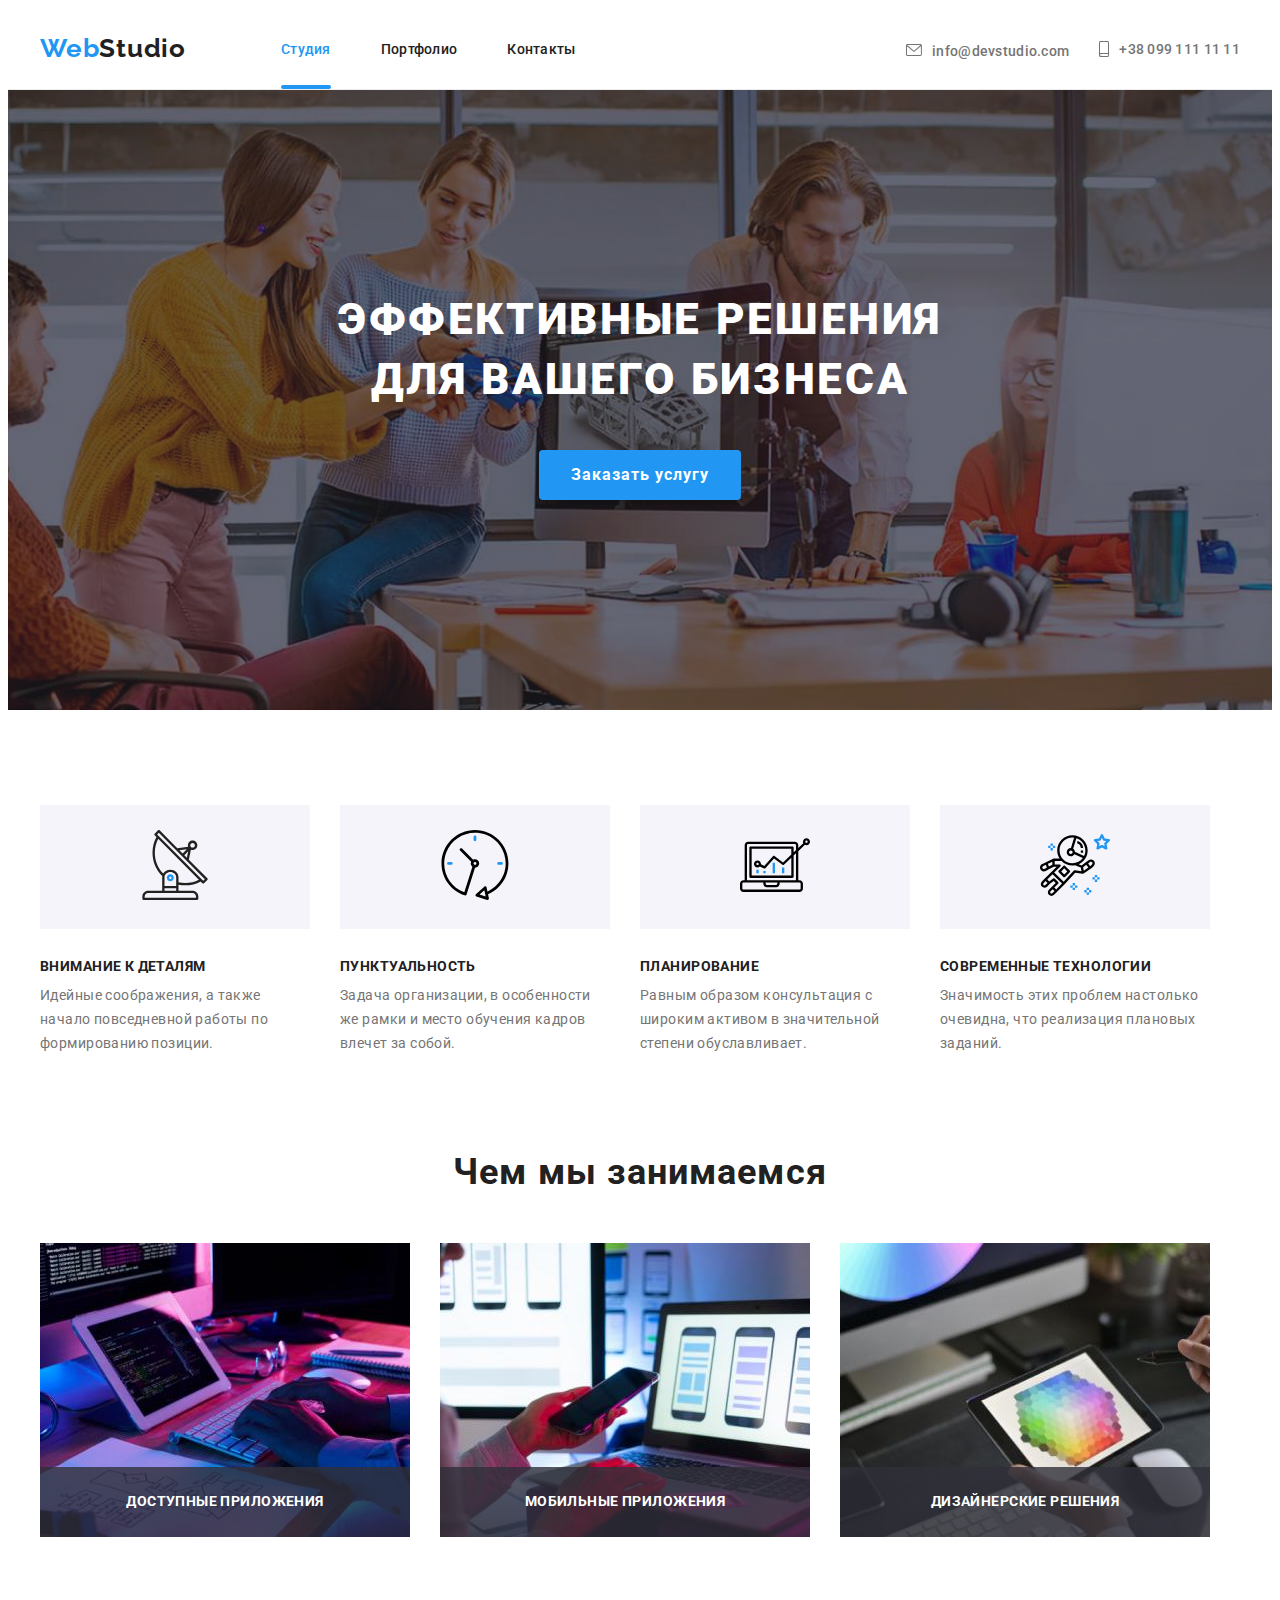
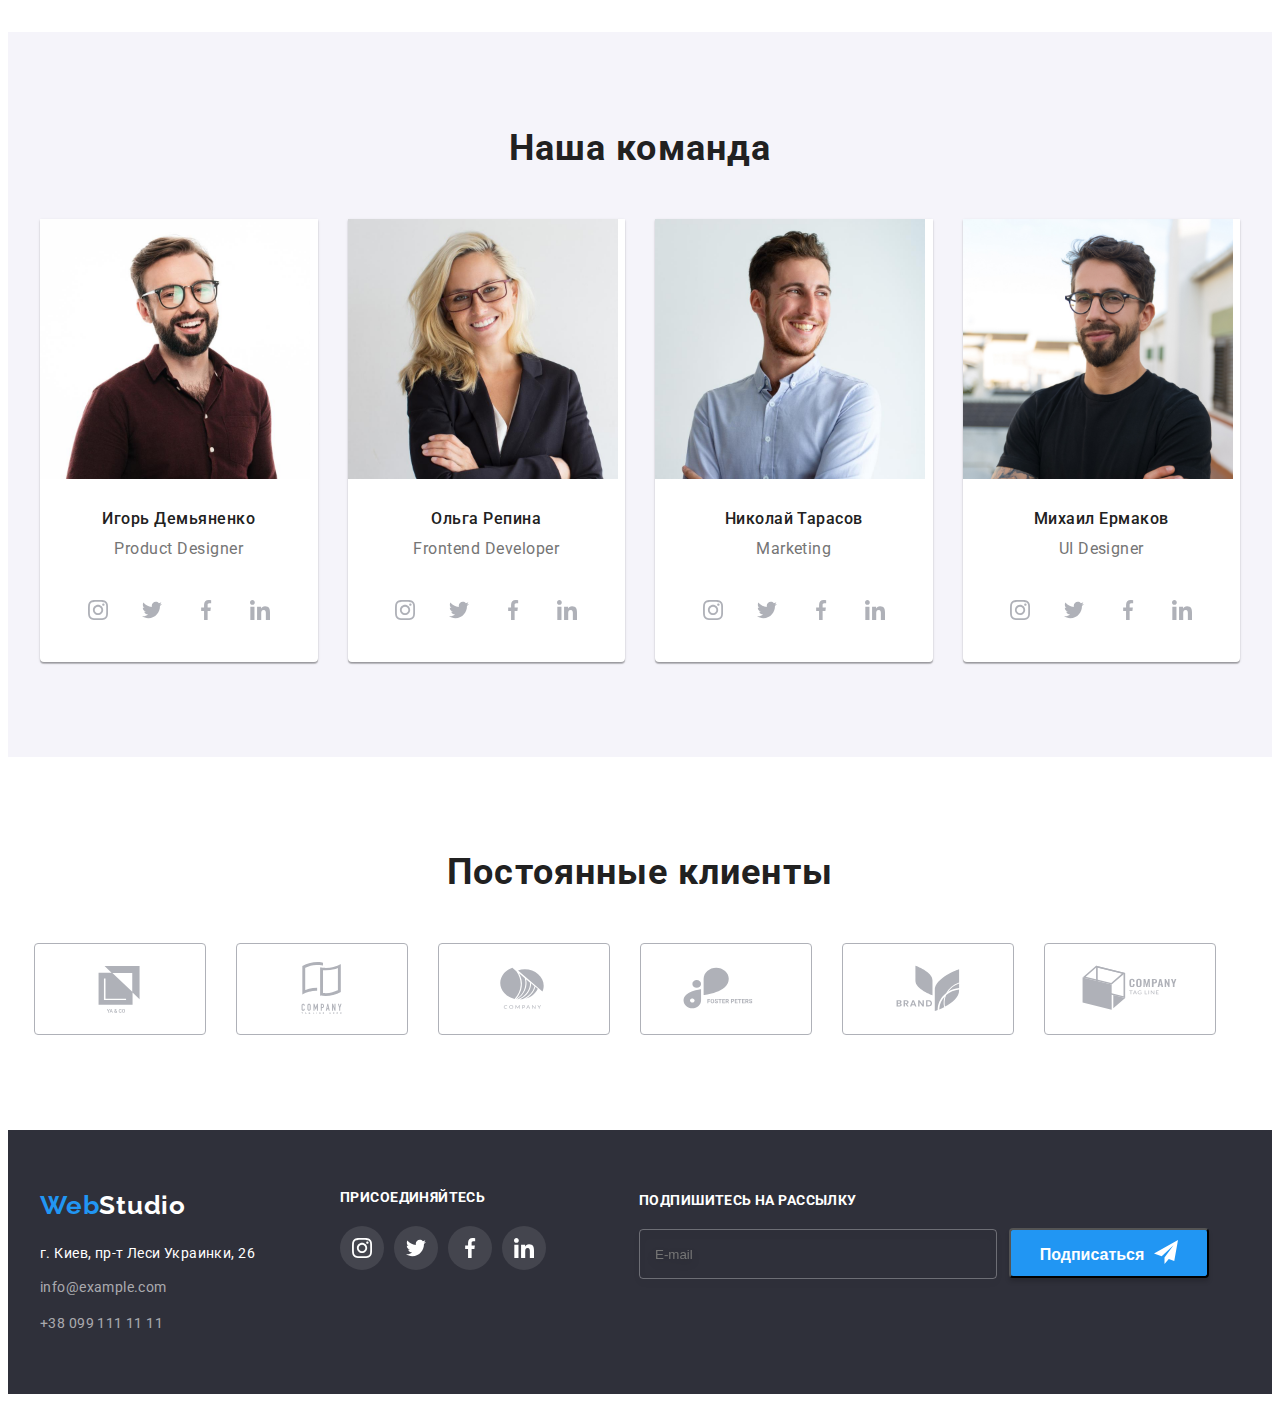
==== commit dbbf0d58: "accept" ====
--- a/index.html
+++ b/index.html
@@ -491,7 +491,7 @@
         </div>
       </div>
     </footer>
-    <div class="backdrop" data-modal>
+    <div class="backdrop is-hidden" data-modal>
       <div class="modal">
         <button type="button" class="moda-close-btn" data-modal-close>
           <svg class="modal-close-icon" width="18" height="18">
@@ -499,38 +499,46 @@
           </svg>
         </button>
         <form class="contact-form">
+          <b class="modal_form_message">Оставьте свои данные, мы вам перезвоним</b>
           <label class="contact-form-field">
-            Имя*
+            Имя
             <span class="contact-form-input-wrapper">
               <input name="user_name" class="contact-form-input" type="text" required />
-              <span class="contact-form-icon"></span>
+                <svg class="contact-form-icon" width="12px" height=12px>
+                  <use href="./img/icons.svg#icon-Vector"></use>
+                </svg>
+              </span>
             </span>
           </label>
           <label class="contact-form-field">
-            Телефон*
+            Телефон
             <span class="contact-form-input-wrapper">
               <input name="user_phone" class="contact-form-input" type="tel" required />
-              <span class="contact-form-icon"></span>
+                <svg class="contact-form-icon" width="13px" height=13px>
+                  <use href="./img/icons.svg#icon-Tel"></use>
+                </svg>
             </span>
           </label>
           <label class="contact-form-field">
-            Телефон*
+            Почта
             <span class="contact-form-input-wrapper">
               <input name="user_phone" class="contact-form-input" type="tel" required />
-              <span class="contact-form-icon"></span>
+                <svg class="contact-form-icon" width="15px" height=12px>
+                  <use href="./img/icons.svg#icon-mail"></use>
+                </svg>
             </span>
           </label>
           <label class="contact-form-field">
-            Сообщение
+            Комментарий
             <textarea name="user_message" class="contact-form-message" placeholder="Введите текст"></textarea>
           </label>
           <div class="contact-form-checkbox-wrapper">
-            <input name="accept-policy" type="checkbox" class="contact-form-checkbox visually-hidden" id="policy-checkbox"
+            <input name="accept-policy" type="checkbox" class="contact-form-checkbox visually-hidden" id="checkbox"
               required />
-            <label for="policy-checkbox" class="contact-form-checkbox-label">
-              Соглашаюсь с рассылкой и принимаю&nbsp;<a href="">Условия договора</a></label>
+            <label for="checkbox" class="contact-form-checkbox-label">
+              Соглашаюсь с рассылкой и принимаю&nbsp;<a href="" class="checkbox_link">Условия договора</a></label>
           </div>
-          <button type="submit" class="contact-form-submit-btn">отправить</button>
+          <button type="submit" class="contact-form-submit-btn">Отправить</button>
         </form>
       </div>
     </div>
--- a/css/style.css
+++ b/css/style.css
@@ -6,6 +6,7 @@
   --main-p-color: #757575;
   --footer-addres-color: #ffffff;
   --footer-a-color: rgba(255, 255, 255, 0.6);
+  --accent-color: #2196f3;
 }
 body {
   font-family: "Roboto", sans-serif;
@@ -19,7 +20,7 @@
 }
 .link:hover,
 .link:focus {
-  color: var(--logo-color);
+  color: var(--accent-color);
 }
 .container {
   width: 1200px;
@@ -49,6 +50,18 @@
   display: block;
   max-width: 100%;
 }
+.visually-hidden {
+  position: absolute;
+  width: 1px;
+  height: 1px;
+  margin: -1px ;
+  padding: 0;
+  white-space: nowrap;
+  clip-path: inset(100%);
+  clip: rect(0 0 0 0);
+  overflow: hidden;
+}
+/*-----body-----*/
 /*-----header-----*/
 
 .menu {
@@ -70,7 +83,7 @@
   background-color: #2196f3;
 }
 .current {
-  color: var(--logo-color);
+  color: var(--accent-color);
 }
 
 .menu-list {
@@ -113,14 +126,11 @@
 .header-icon {
   margin-right: 10px;
 }
-.header-contact {
-  text-decoration: none;
-}
 .header-contact:hover,
 .header-contact:focus {
-  color: var(--logo-color);
-  fill: var(--logo-color);
-  transition: cubic-bezier(0.4, 0, 0.2, 1) 250ms;
+  color: var(--accent-color);
+  fill: var(--accent-color);
+  transition: color cubic-bezier(0.4, 0, 0.2, 1) 250ms;
 }
 .tel {
   position: relative;
@@ -129,6 +139,22 @@
 .header-mailto {
   position: relative;
   top: 0.15em;
+}
+.logo {
+  font-family: Raleway;
+  font-weight: 700;
+  font-size: 26px;
+  line-height: 1.19;
+  letter-spacing: 0.03em;
+  color: var(--logo-color);
+}
+
+.logo-black {
+  color: var(--header-nav-color);
+}
+
+.logo-white {
+  color: var(--footer-addres-color);
 }
 /*----------header---------*/
 /*-----hero-----*/
@@ -170,7 +196,7 @@
   text-align: center;
   letter-spacing: 0.06em;
   color: var(--footer-addres-color);
-  background-color: var(--logo-color);
+  background-color: var(--accent-color);
 }
 .hero-btn {
   padding-left: 32px;
@@ -187,21 +213,6 @@
   box-shadow: none;
 }
 /*----------hero----------*/
-/*----------body----------*/
-.logo {
-  font-family: Raleway;
-  font-weight: 700;
-  font-size: 26px;
-  line-height: 1.19;
-  letter-spacing: 0.03em;
-  color: #2196f3;
-}
-.logo-black {
-  color: var(--header-nav-color);
-}
-.logo-white {
-  color: var(--footer-addres-color);
-}
 /*-----feature----*/
 .feature-title {
   font-weight: 700;
@@ -403,9 +414,9 @@
 
 .clients-link:hover,
 .clients-link:focus {
-  fill: var(--logo-color);
+  fill: var(--accent-color);
   transition: cubic-bezier(0.4, 0, 0.2, 1) 250ms;
-  border-color: var(--logo-color);
+  border-color: var(--accent-color);
 }
 .clients-link {
   fill: #afb1b8;
@@ -532,7 +543,7 @@
 .footer_subscribe_btn:hover,
 .footer_subscribe_btn:focus
  {
-  border-color: var(--logo-color);
+  border-color: var(--accent-color);
 }
 .footer_button {
   width: 24px;
@@ -572,7 +583,7 @@
 }
 .filter:hover,
 .filter:focus {
-  background-color: var(--logo-color);
+  background-color: var(--accent-color);
   color: var(--footer-addres-color);
   cursor: pointer;
   box-shadow: 0px 3px 1px rgba(0, 0, 0, 0.1), 0px 1px 2px rgba(0, 0, 0, 0.08),
@@ -684,15 +695,34 @@
   width: 30px;
   height: 30px;
   border-radius: 50%;
-  border: 1px solid #555555;
+  border: 1px solid rgba(0, 0, 0, 0.1);
   background-color: transparent;
   padding: 0;
   cursor: pointer;
 }
+.moda-close-btn:hover,
+.moda-close-btn:focus {
+  border-color: #2196f3;
+  fill: #2196f3;
+}
+.modal_form_message {
+  font-size: 20px;
+  line-height: 23px;
+  text-align: center;
+  letter-spacing: 0.03em;
+  color: #212121;
+}
 
 .contact-form-field {
   display: block;
+  margin-top: 15px;
   margin-bottom: 10px;
+  font-weight: 400;
+  font-size: 12px;
+  line-height: 14px;
+  letter-spacing: 0.01em;
+
+  color: #757575;
 }
 
 .contact-form-input-wrapper {
@@ -705,50 +735,43 @@
   width: 100%;
   height: 40px;
   padding-left: 42px;
-  border: 1px solid #555555;
-  border-radius: 5px;
+  border: 1px solid rgba(33, 33, 33, 0.2);
+  border-radius: 4px;
   transition: border-color 250ms linear;
 }
 
-.contact-form-input:focus {
+.contact-form-input:focus, 
+.contact-form-input:hover,
+.contact-form-input:focus+.contact-form-icon,
+.contact-form-input:hover+.contact-form-icon,
+.contact-form-message:focus,
+.contact-form-message:hover {
   outline: none;
   border-color: var(--accent-color);
-}
-
-.contact-form-input:focus+.contact-form-icon {
-  background-color: var(--accent-color);
+  fill: var(--accent-color);
 }
 
 .contact-form-icon {
   position: absolute;
   top: 50%;
-  left: 12px;
+  left: 15px;
   transform: translateY(-50%);
   display: block;
-  width: 18px;
-  height: 18px;
-  background-color: teal;
-  transition: background-color 250ms linear;
 }
 
 .contact-form-message {
   width: 100%;
   height: 100px;
   margin-top: 6px;
-  padding: 10px 16px;
+  padding: 12px 16px;
   resize: none;
-  border: 1px solid #555555;
-  border-radius: 5px;
+  border-radius: 4px;
   transition: border-color 250ms linear;
-}
-
-.contact-form-message:focus {
-  outline: none;
-  border-color: var(--accent-color);
+  border: 1px solid rgba(33, 33, 33, 0.2);
+  box-sizing: border-box;
 }
 
 .contact-form-message::placeholder {
-  text-transform: uppercase;
   color: rgba(117, 117, 117, 0.5);
 }
 
@@ -760,47 +783,49 @@
   display: flex;
   align-items: center;
   font-size: 14px;
+  margin-top: 20px;
+  margin-left: 15px;
 }
 
 .contact-form-checkbox-label::before {
   display: inline-block;
-  width: 18px;
-  height: 18px;
-  border: 1px solid #555555;
+  width: 16px;
+  height: 15px;
+  border: 1px solid #212121;
+  border-radius: 2px;
   cursor: pointer;
   content: '';
   margin-right: 10px;
 }
 
-.contact-form-checkbox:focus+.contact-form-checkbox-label::before {
-  outline: 1px solid rgba(0, 0, 255, 0.5);
+.contact-form-checkbox:focus + .contact-form-checkbox-label::before {
+  border: 1px solid var(--accent-color);
+
 }
 
 .contact-form-checkbox:checked+.contact-form-checkbox-label::before {
   background-color: var(--accent-color);
-  box-shadow: inset 0 0 0 4px #ffffff;
+  border: 1px solid var(--accent-color);
+  background-image: url('../img/checkbox.svg');
+  justify-content: center;
+  background-repeat: no-repeat;
+  background-position: center;
 }
 
 .contact-form-submit-btn {
   display: block;
   margin: 0 auto;
-  min-width: 160px;
-  padding: 12px 16px;
-  border: 1px solid var(--accent-color);
-  border-radius: 25px;
-  background-color: transparent;
+  min-width: 200px;
+  height: 50px;
+  border: 1px solid var(--logo-color);
+  border-radius: 4px;
+  background-color: #2196F3;
+  color: rgba(255, 255, 255, 1);
   font-weight: 600;
-  font-size: 12px;
   line-height: 1.33;
-  letter-spacing: 0.09em;
-  text-transform: uppercase;
-  cursor: pointer;
-  transition: background-color 250ms linear, color 250ms linear;
-}
-
-.contact-form-submit-btn:hover,
-.contact-form-submit-btn:focus {
-  background-color: var(--accent-color);
-  color: var(--secondary-text-color-theme-dark);
+  letter-spacing: 0.06em;
+}
+.checkbox_link {
+  color: #2196f3;
 }
 /*---------modal---------*/
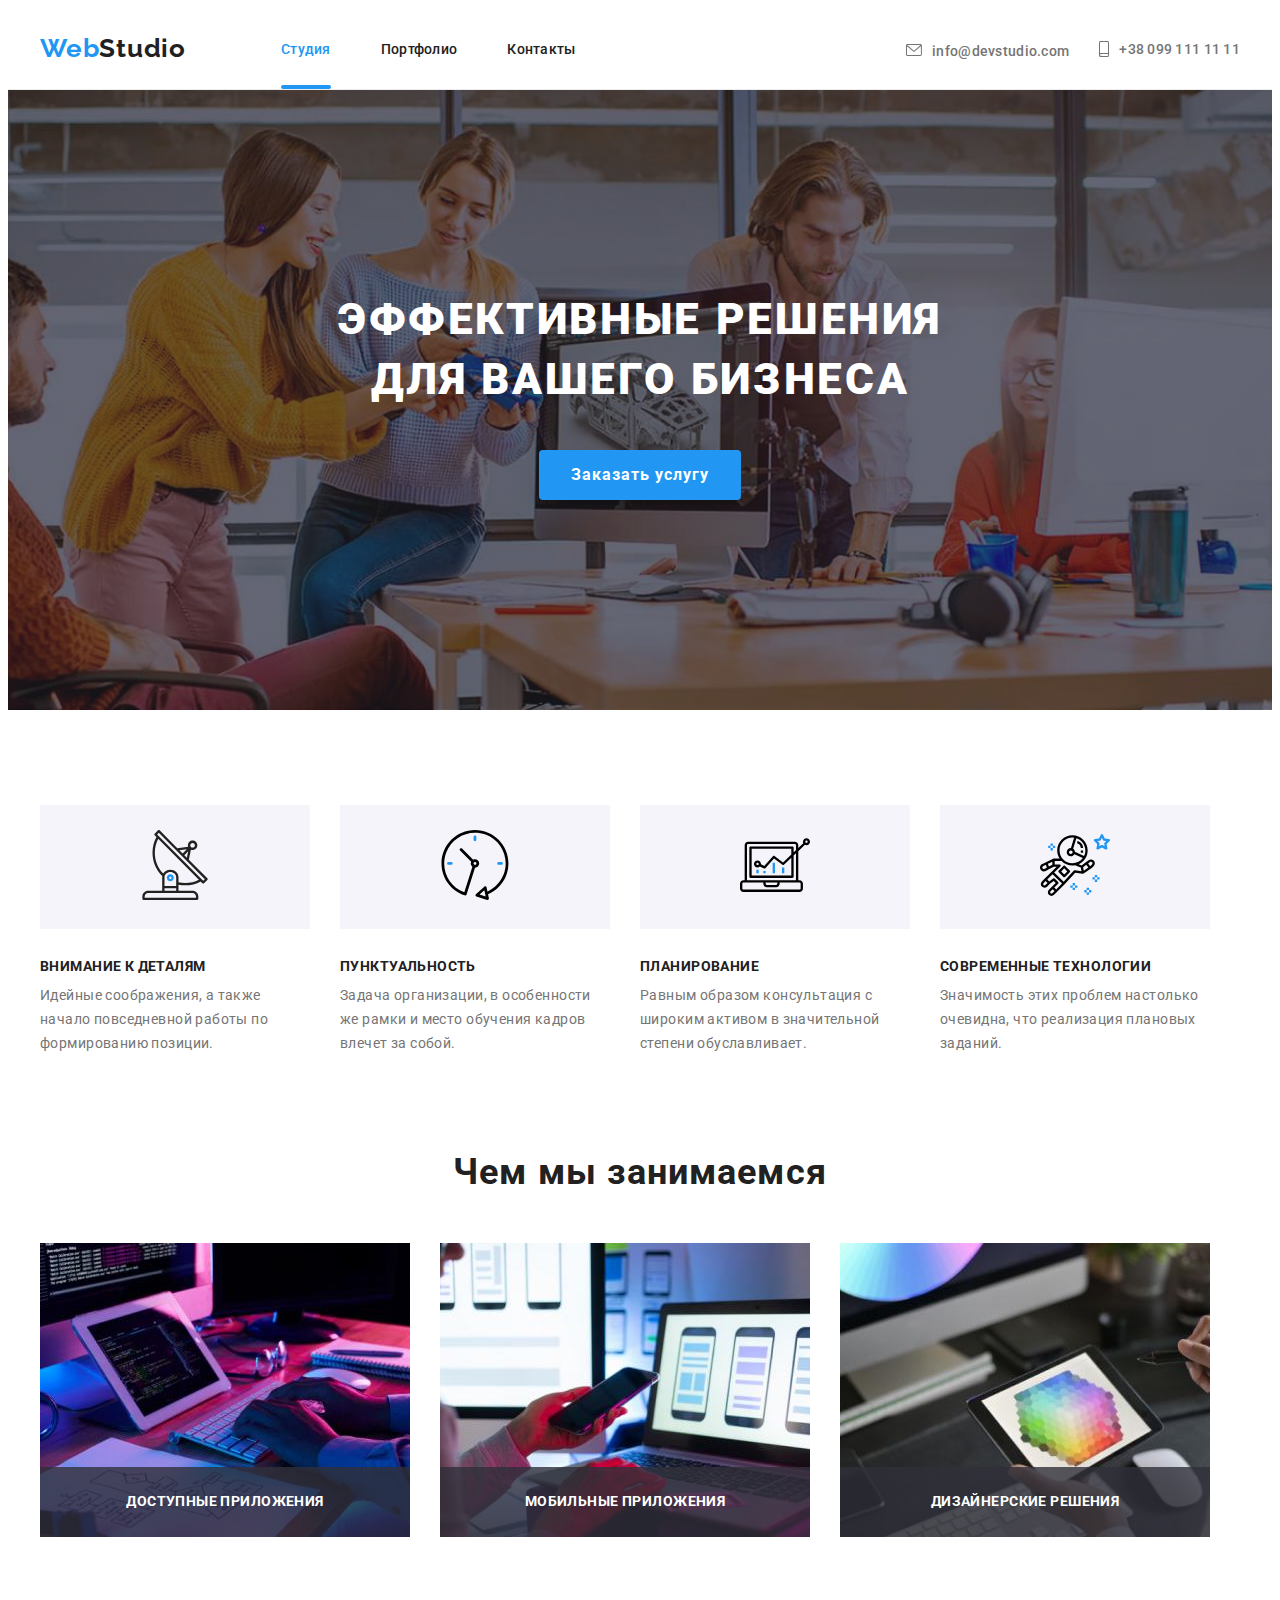
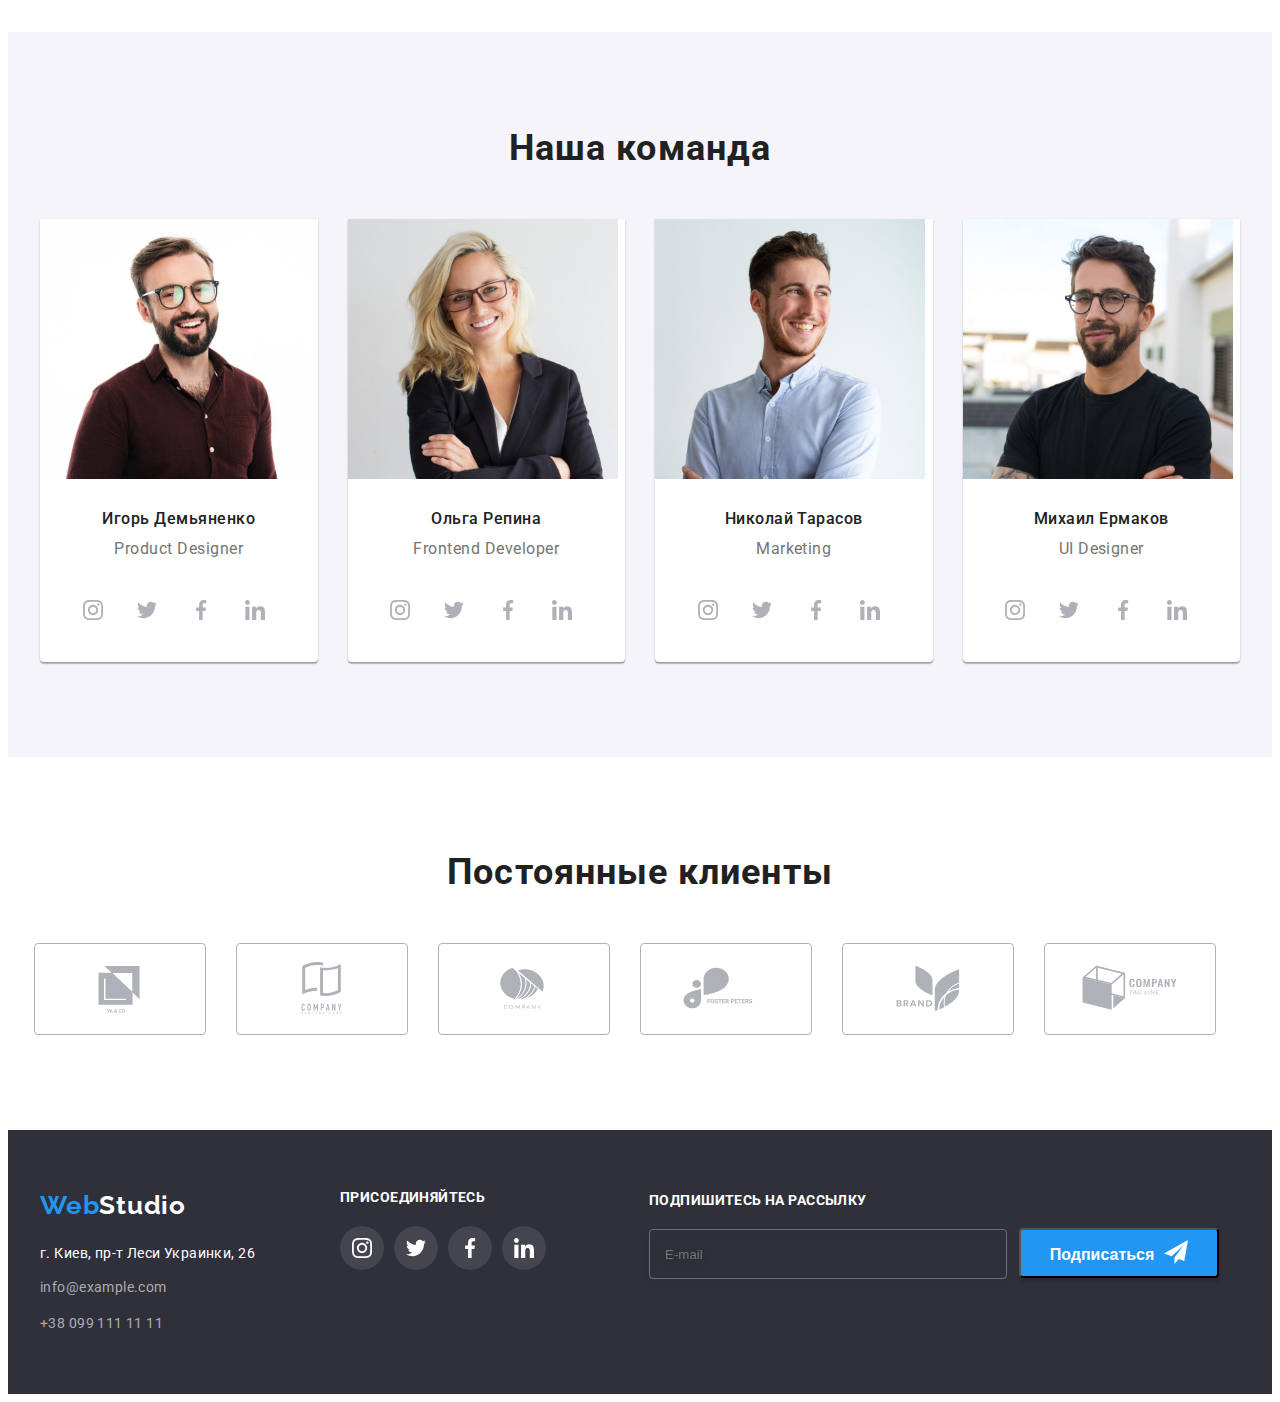
==== commit 65bce7a6: "12322" ====
--- a/index.html
+++ b/index.html
@@ -59,23 +59,22 @@
             </li>
           </ul>
         </nav>
-        <div class="header-conect">
-          <div class="header-mailto">
-          <a class="header-contact link" href="mailto:info@example.com"
-            >
-            <svg class="header-icon mailto" width="16px" height="12px">
-              <use href="./img/icons.svg#icon-envelope"></use>
-            </svg>info@devstudio.com</a
-          >
-          </div>
-          <div class="header-tel">
-          <a class="header-contact link" href="tel:++380991111111"
-            ><svg class="header-icon tel" width="10px" height="16px">
-              <use href="./img/icons.svg#icon-smartphone"></use>
-            </svg>+38 099 111 11 11</a
-          >
-          </div>
-        </div>
+        <ul class="header-conect list">
+          <li class="header-mailto">
+            <a class="header-contact link" href="mailto:info@example.com">
+              <svg class="header-icon mailto" width="16px" height="12px">
+                <use href="./img/icons.svg#icon-envelope"></use>
+              </svg>info@devstudio.com</a>
+
+          </li>
+          <li class="header-tel">
+            <a class="header-contact link" 
+            href="tel:++380991111111"><svg class="header-icon tel" width="10px" height="16px">
+                <use href="./img/icons.svg#icon-smartphone"></use>
+              </svg>+38 099 111 11 11</a>
+
+          </li>
+        </ul>
       </div>
     </header>
     <main>
@@ -478,22 +477,22 @@
             </li>
           </ul>
         </div>
-        <div class="footer_subscribe">
+        <form class="footer_subscribe">
           <label class="footer-label">
             <b class="footer-socials">Подпишитесь на рассылку</b>
-            <input type="email" name="user_email" placeholder="E-mail" lang="en" class="label_input">
+            <input type="email" name="user_email" placeholder="E-mail" lang="en" class="label_input" required>
           </label>
-          <button type="submit" class="footer_subscribe_btn">Подписаться 
-            <svg class="footer_button" width="px" height=px>
+          <button type="submit" class="footer_subscribe_btn" >Подписаться 
+            <svg class="footer_button" >
               <use href="./img/icons.svg#icon-icon_send"></use>
             </svg>
           </button>
-        </div>
+        </form>
       </div>
     </footer>
     <div class="backdrop is-hidden" data-modal>
       <div class="modal">
-        <button type="button" class="moda-close-btn" data-modal-close>
+        <button type="button" class="modal-close-btn" data-modal-close>
           <svg class="modal-close-icon" width="18" height="18">
             <use href="./img/icons.svg#icon-close-black"></use>
           </svg>
@@ -508,7 +507,6 @@
                   <use href="./img/icons.svg#icon-Vector"></use>
                 </svg>
               </span>
-            </span>
           </label>
           <label class="contact-form-field">
             Телефон
--- a/css/style.css
+++ b/css/style.css
@@ -99,6 +99,7 @@
   letter-spacing: 0.02em;
   color: var(--header-a-color);
   fill: #757575;
+  transition: color cubic-bezier(0.4, 0, 0.2, 1) 250ms, fill cubic-bezier(0.4, 0, 0.2, 1) 250ms;;
 }
 .header-nav {
   display: flex;
@@ -130,7 +131,6 @@
 .header-contact:focus {
   color: var(--accent-color);
   fill: var(--accent-color);
-  transition: color cubic-bezier(0.4, 0, 0.2, 1) 250ms;
 }
 .tel {
   position: relative;
@@ -350,9 +350,6 @@
   height: 44px;
   margin-right: 10px;
 }
-.social-item:last-child {
-  margin-right: 0;
-}
 .social-link {
   width: 100%;
   height: 100%;
@@ -407,6 +404,7 @@
   margin-right: 30px;
   border: 1px solid #afb1b8;
   border-radius: 4px;
+  transition: border-color 250ms cubic-bezier(0.4, 0, 0.2, 1), fill 250ms cubic-bezier(0.4, 0, 0.2, 1);
 }
 .clients-list {
   display: flex;
@@ -415,7 +413,6 @@
 .clients-link:hover,
 .clients-link:focus {
   fill: var(--accent-color);
-  transition: cubic-bezier(0.4, 0, 0.2, 1) 250ms;
   border-color: var(--accent-color);
 }
 .clients-link {
@@ -487,9 +484,6 @@
   width: 44px;
   height: 44px;
   margin-right: 10px;
-}
-.footer-social-item:last-child {
-  margin-right: 0;
 }
 .footer-socials {
   margin-bottom: 20px;
@@ -514,6 +508,7 @@
   background-color: transparent;
   color: #ffffff;
   padding: 15px;
+  transition: border-color 250ms cubic-bezier(0.4, 0, 0.2, 1);
 }
 .footer-label {
   margin-right: 12px;
@@ -536,7 +531,8 @@
   line-height: 1.87;
   display: flex;
   justify-content: center;
-  padding-top: 10px
+  padding-top: 10px;
+  transition: border-color 250ms cubic-bezier(0.4, 0, 0.2, 1);
 }
 .label_input:hover,
 .label_input:focus,
@@ -685,7 +681,7 @@
   padding: 40px;
 }
 
-.moda-close-btn {
+.modal-close-btn {
   position: absolute;
   top: 8px;
   right: 8px;
@@ -699,9 +695,10 @@
   background-color: transparent;
   padding: 0;
   cursor: pointer;
-}
-.moda-close-btn:hover,
-.moda-close-btn:focus {
+  transition: border-color 250ms cubic-bezier(0.4, 0, 0.2, 1);
+}
+.modal-close-btn:hover,
+.modal-close-btn:focus {
   border-color: #2196f3;
   fill: #2196f3;
 }
@@ -711,6 +708,7 @@
   text-align: center;
   letter-spacing: 0.03em;
   color: #212121;
+  transition: border-color 250ms cubic-bezier(0.4, 0, 0.2, 1);
 }
 
 .contact-form-field {
@@ -737,7 +735,7 @@
   padding-left: 42px;
   border: 1px solid rgba(33, 33, 33, 0.2);
   border-radius: 4px;
-  transition: border-color 250ms linear;
+  transition: border-color 250ms cubic-bezier(0.4, 0, 0.2, 1);
 }
 
 .contact-form-input:focus, 
